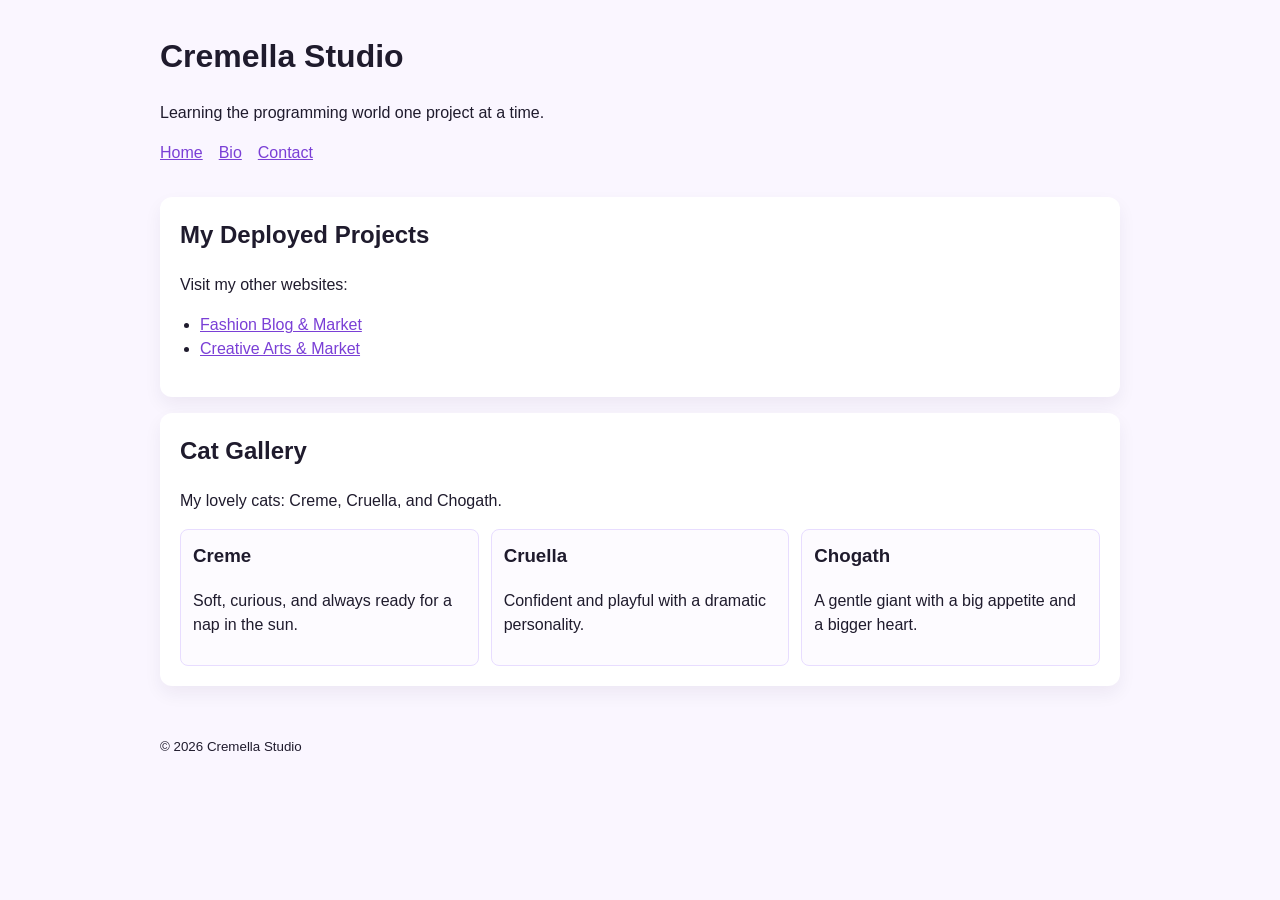
==== index.html @ ce6cc97c "feat: add static portfolio website pages Agent-Logs-Url: https://github.com/Lmangarin/cremella-studi" ====
<!doctype html>
<html lang="en">
  <head>
    <meta charset="UTF-8" />
    <meta name="viewport" content="width=device-width, initial-scale=1.0" />
    <title>Cremella Studio | Portfolio</title>
    <link rel="stylesheet" href="styles.css" />
  </head>
  <body>
    <header class="site-header">
      <h1>Cremella Studio</h1>
      <p class="tagline">Learning the programming world one project at a time.</p>
      <nav>
        <a href="index.html" aria-current="page">Home</a>
        <a href="bio.html">Bio</a>
        <a href="contact.html">Contact</a>
      </nav>
    </header>

    <main>
      <section>
        <h2>My Deployed Projects</h2>
        <p>Visit my other websites:</p>
        <ul class="project-links">
          <li>
            <a href="https://example.com/fashion-blog-market" target="_blank" rel="noreferrer noopener">
              Fashion Blog &amp; Market
            </a>
          </li>
          <li>
            <a href="https://example.com/creative-arts-market" target="_blank" rel="noreferrer noopener">
              Creative Arts &amp; Market
            </a>
          </li>
        </ul>
      </section>

      <section>
        <h2>Cat Gallery</h2>
        <p>My lovely cats: Creme, Cruella, and Chogath.</p>
        <div class="cat-gallery" role="list" aria-label="Gallery of cats">
          <article role="listitem" class="cat-card">
            <h3>Creme</h3>
            <p>Soft, curious, and always ready for a nap in the sun.</p>
          </article>
          <article role="listitem" class="cat-card">
            <h3>Cruella</h3>
            <p>Confident and playful with a dramatic personality.</p>
          </article>
          <article role="listitem" class="cat-card">
            <h3>Chogath</h3>
            <p>A gentle giant with a big appetite and a bigger heart.</p>
          </article>
        </div>
      </section>
    </main>

    <footer>
      <small>&copy; <span id="year"></span> Cremella Studio</small>
    </footer>

    <script>
      document.getElementById('year').textContent = new Date().getFullYear();
    </script>
  </body>
</html>
---- styles.css ----
:root {
  color-scheme: light;
  --bg: #faf6ff;
  --text: #1f1b2d;
  --accent: #7a3fd6;
  --surface: #ffffff;
}

* {
  box-sizing: border-box;
}

body {
  margin: 0;
  font-family: Arial, Helvetica, sans-serif;
  color: var(--text);
  background: var(--bg);
  line-height: 1.5;
}

.site-header,
main,
footer {
  width: min(960px, 92%);
  margin: 0 auto;
}

.site-header {
  padding: 2rem 0 1rem;
}

.tagline {
  margin-top: 0;
}

nav {
  display: flex;
  gap: 1rem;
  margin-top: 0.75rem;
}

a {
  color: var(--accent);
}

main {
  padding: 1rem 0 2rem;
}

section {
  background: var(--surface);
  border-radius: 0.75rem;
  padding: 1.25rem;
  margin-bottom: 1rem;
  box-shadow: 0 8px 18px rgba(30, 20, 60, 0.06);
}

.project-links {
  padding-left: 1.25rem;
}

.cat-gallery {
  display: grid;
  grid-template-columns: repeat(auto-fit, minmax(220px, 1fr));
  gap: 0.75rem;
}

.cat-card {
  border: 1px solid #e8ddff;
  border-radius: 0.5rem;
  padding: 0.75rem;
  background: #fdfbff;
}

h1,
h2,
h3 {
  margin-top: 0;
}

footer {
  padding-bottom: 2rem;
}
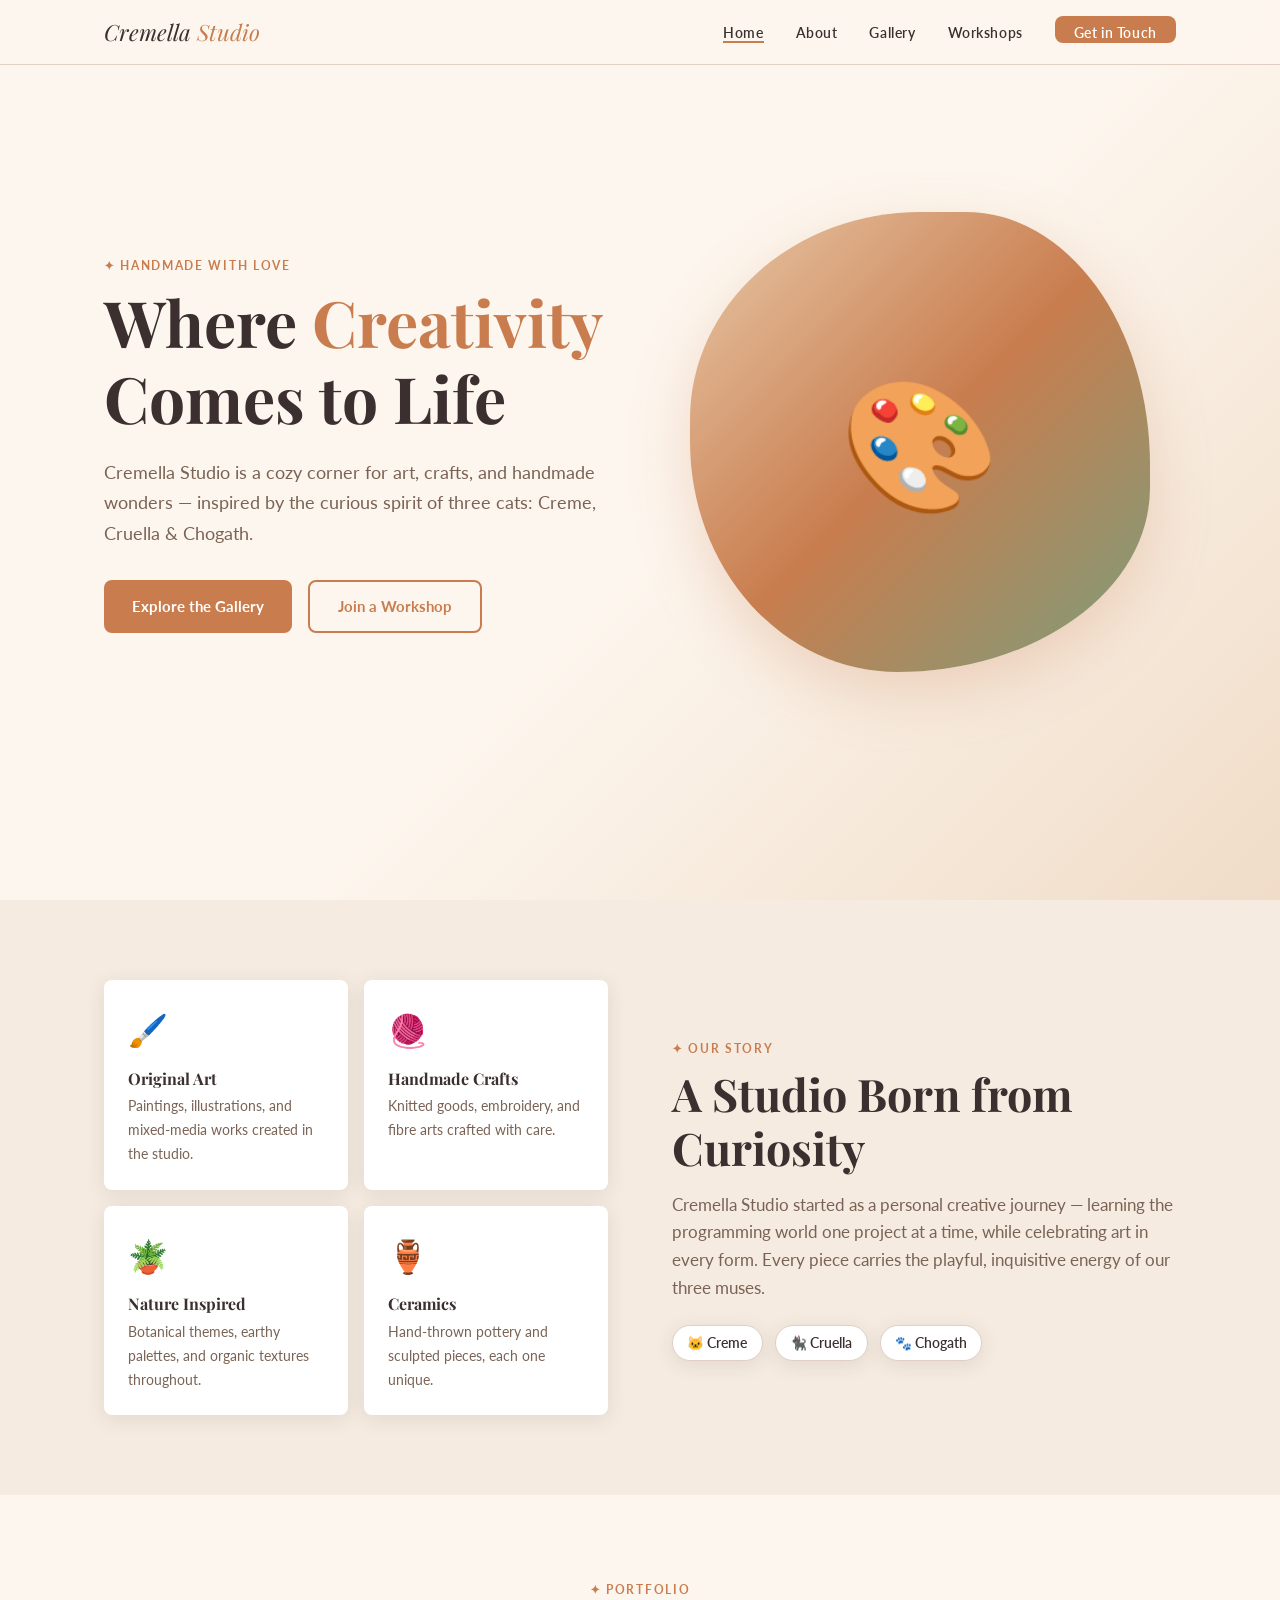
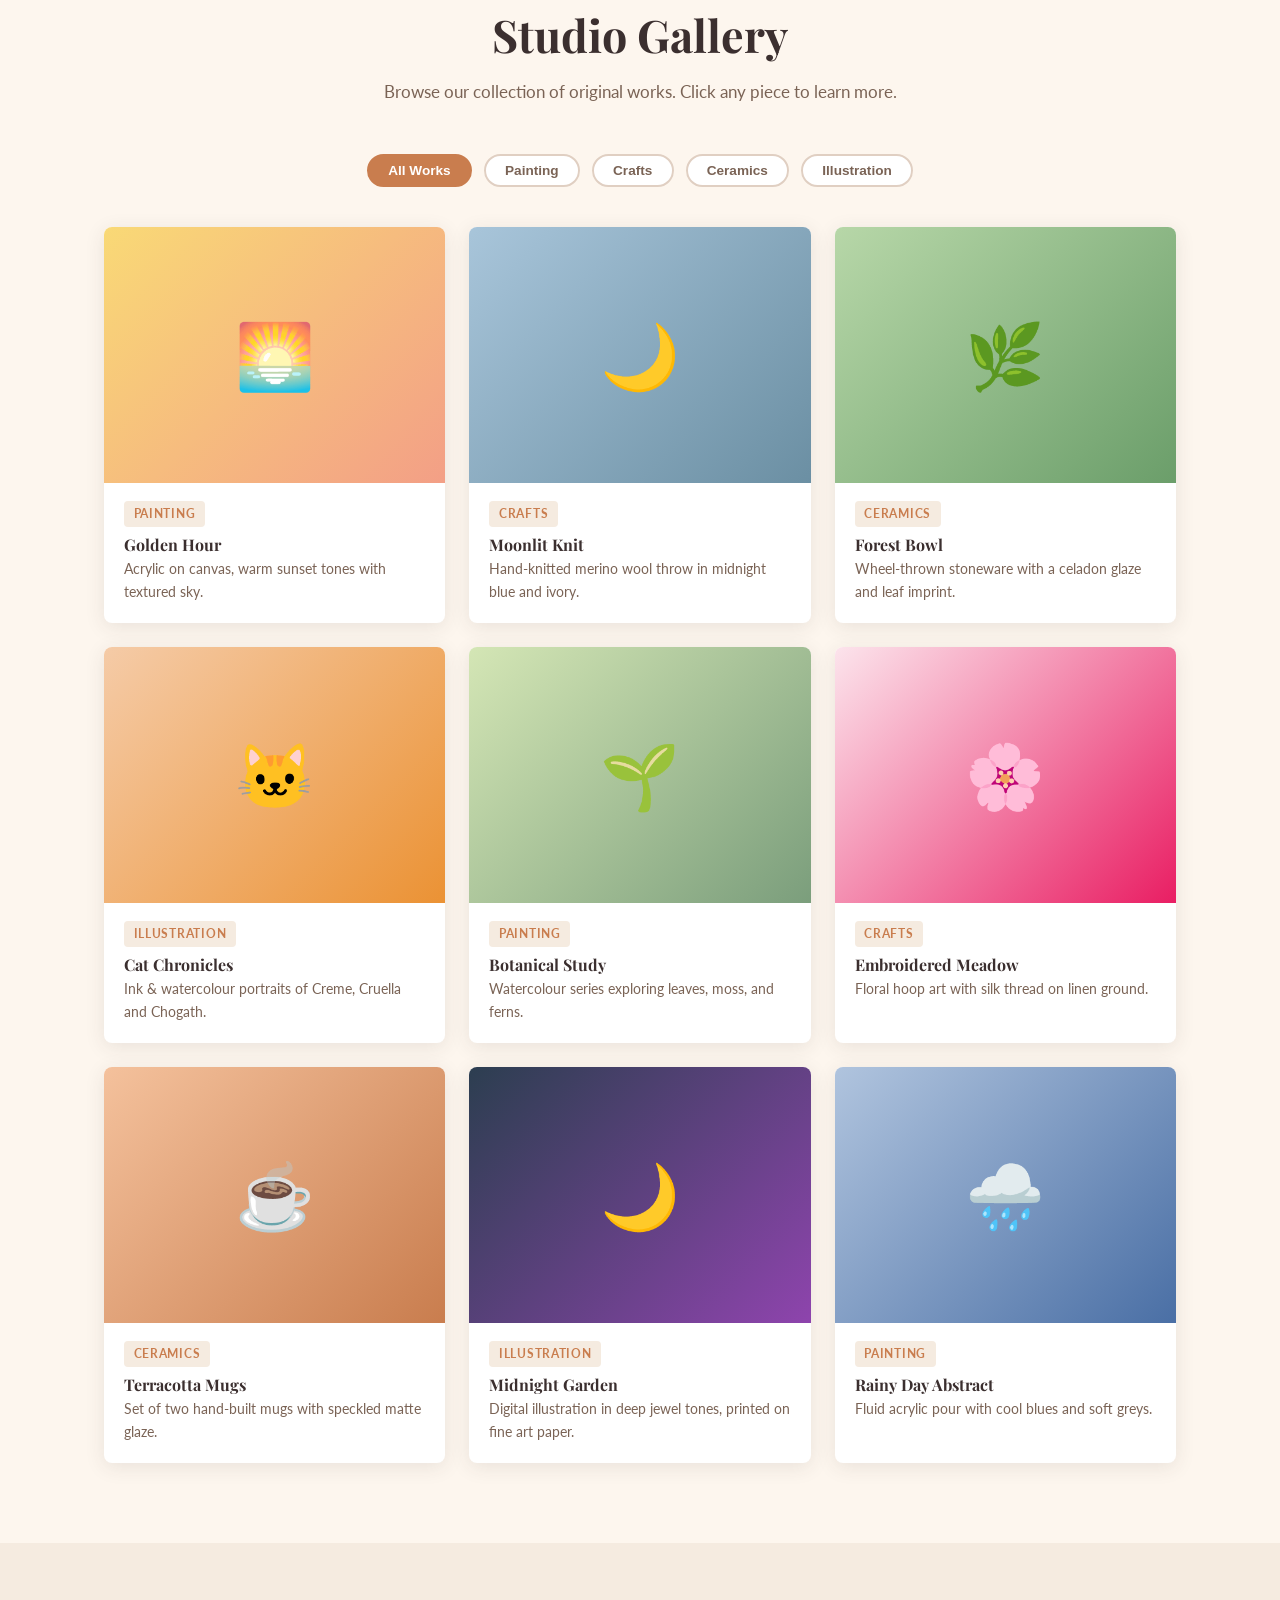
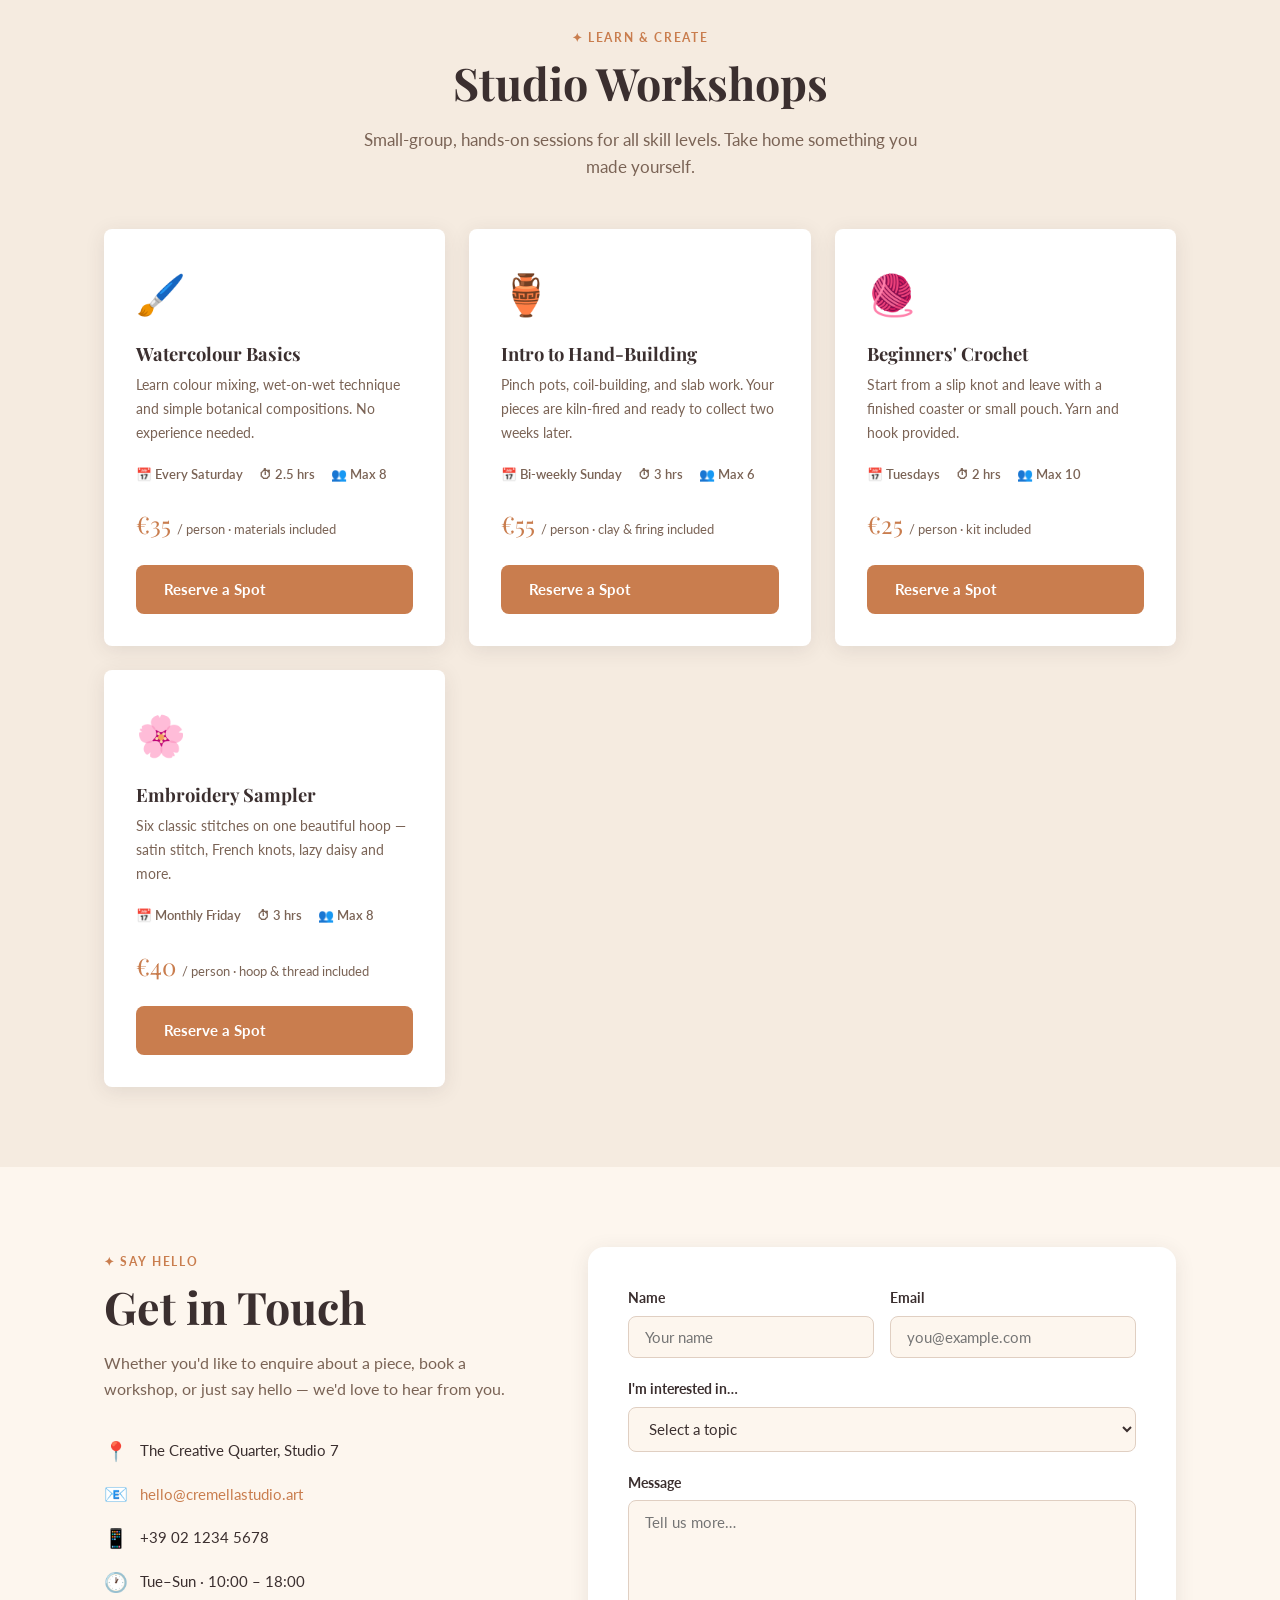
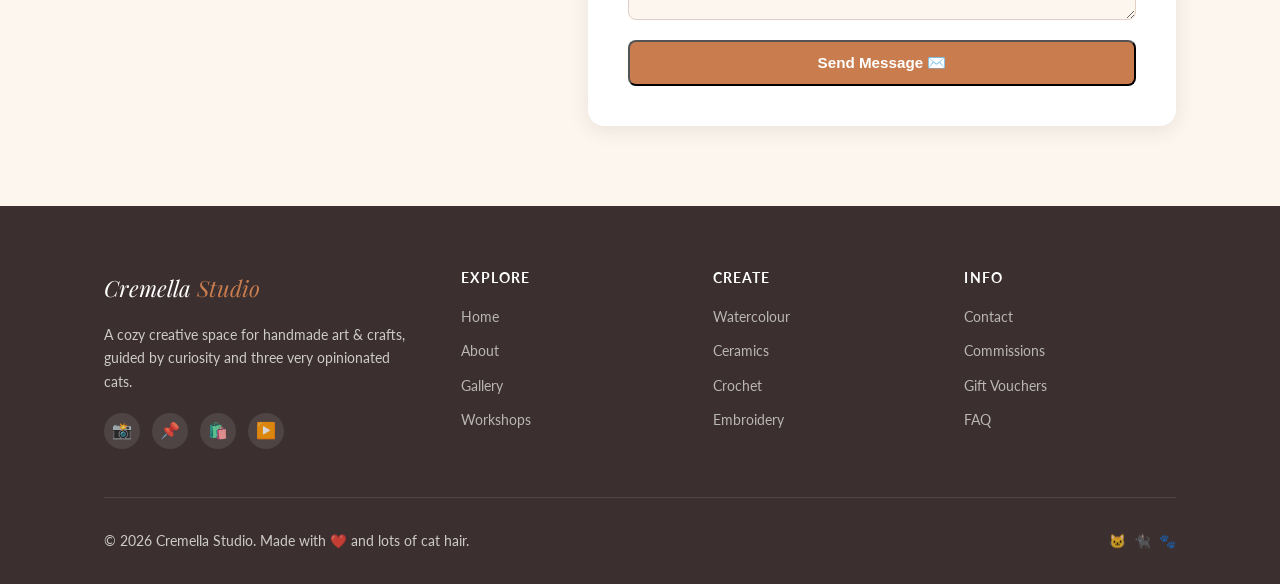
==== commit ee72f9e7: "feat: scaffold Cremella Studio art & crafts website Agent-Logs-Url: https://github.com/Lmangarin/cre" ====
--- a/index.html
+++ b/index.html
@@ -1,66 +1,418 @@
-<!doctype html>
+<!DOCTYPE html>
 <html lang="en">
-  <head>
-    <meta charset="UTF-8" />
-    <meta name="viewport" content="width=device-width, initial-scale=1.0" />
-    <title>Cremella Studio | Portfolio</title>
-    <link rel="stylesheet" href="styles.css" />
-  </head>
-  <body>
-    <header class="site-header">
-      <h1>Cremella Studio</h1>
-      <p class="tagline">Learning the programming world one project at a time.</p>
-      <nav>
-        <a href="index.html" aria-current="page">Home</a>
-        <a href="bio.html">Bio</a>
-        <a href="contact.html">Contact</a>
-      </nav>
-    </header>
-
-    <main>
-      <section>
-        <h2>My Deployed Projects</h2>
-        <p>Visit my other websites:</p>
-        <ul class="project-links">
-          <li>
-            <a href="https://example.com/fashion-blog-market" target="_blank" rel="noreferrer noopener">
-              Fashion Blog &amp; Market
-            </a>
-          </li>
-          <li>
-            <a href="https://example.com/creative-arts-market" target="_blank" rel="noreferrer noopener">
-              Creative Arts &amp; Market
-            </a>
-          </li>
+<head>
+  <meta charset="UTF-8" />
+  <meta name="viewport" content="width=device-width, initial-scale=1.0" />
+  <meta name="description" content="Cremella Studio — handcrafted art &amp; crafts inspired by creativity and cats. Explore original works, workshops, and unique handmade items." />
+  <title>Cremella Studio · Art &amp; Crafts</title>
+
+  <!-- Google Fonts -->
+  <link rel="preconnect" href="https://fonts.googleapis.com" />
+  <link rel="preconnect" href="https://fonts.gstatic.com" crossorigin />
+  <link href="https://fonts.googleapis.com/css2?family=Playfair+Display:ital,wght@0,400;0,700;1,400&family=Lato:wght@400;700&display=swap" rel="stylesheet" />
+
+  <link rel="stylesheet" href="styles.css" />
+</head>
+<body>
+
+  <!-- ===== Navigation ===== -->
+  <nav class="site-nav" aria-label="Main navigation">
+    <div class="container nav-inner">
+      <a href="#home" class="nav-logo">Cremella <span>Studio</span></a>
+
+      <ul class="nav-links" role="list">
+        <li><a href="#home">Home</a></li>
+        <li><a href="#about">About</a></li>
+        <li><a href="#gallery">Gallery</a></li>
+        <li><a href="#workshops">Workshops</a></li>
+        <li><a href="#contact" class="nav-cta">Get in Touch</a></li>
+      </ul>
+
+      <button class="nav-hamburger" aria-label="Toggle menu" aria-expanded="false">
+        <span></span><span></span><span></span>
+      </button>
+    </div>
+  </nav>
+
+  <!-- ===== Hero ===== -->
+  <section class="hero" id="home">
+    <div class="container hero-inner">
+      <div class="hero-content">
+        <span class="section-label">✦ Handmade with love</span>
+        <h1 class="hero-title">
+          Where <em>Creativity</em><br>Comes to Life
+        </h1>
+        <p class="hero-lead">
+          Cremella Studio is a cozy corner for art, crafts, and handmade wonders —
+          inspired by the curious spirit of three cats: Creme, Cruella &amp; Chogath.
+        </p>
+        <div class="hero-actions">
+          <a href="#gallery" class="btn btn-primary">Explore the Gallery</a>
+          <a href="#workshops" class="btn btn-outline">Join a Workshop</a>
+        </div>
+      </div>
+
+      <div class="hero-visual" aria-hidden="true">
+        <div class="hero-art">🎨</div>
+      </div>
+    </div>
+  </section>
+
+  <!-- ===== About ===== -->
+  <section class="about" id="about">
+    <div class="container about-inner">
+
+      <div class="about-cards" aria-label="Studio highlights">
+        <div class="about-card">
+          <div class="about-card-icon">🖌️</div>
+          <h3>Original Art</h3>
+          <p>Paintings, illustrations, and mixed-media works created in the studio.</p>
+        </div>
+        <div class="about-card">
+          <div class="about-card-icon">🧶</div>
+          <h3>Handmade Crafts</h3>
+          <p>Knitted goods, embroidery, and fibre arts crafted with care.</p>
+        </div>
+        <div class="about-card">
+          <div class="about-card-icon">🪴</div>
+          <h3>Nature Inspired</h3>
+          <p>Botanical themes, earthy palettes, and organic textures throughout.</p>
+        </div>
+        <div class="about-card">
+          <div class="about-card-icon">🏺</div>
+          <h3>Ceramics</h3>
+          <p>Hand-thrown pottery and sculpted pieces, each one unique.</p>
+        </div>
+      </div>
+
+      <div class="about-text">
+        <span class="section-label">✦ Our Story</span>
+        <h2 class="section-title">A Studio Born from Curiosity</h2>
+        <p class="section-subtitle">
+          Cremella Studio started as a personal creative journey — learning the
+          programming world one project at a time, while celebrating art in every form.
+          Every piece carries the playful, inquisitive energy of our three muses.
+        </p>
+
+        <div class="about-cats" aria-label="Our cat muses">
+          <div class="cat-badge">🐱 Creme</div>
+          <div class="cat-badge">🐈‍⬛ Cruella</div>
+          <div class="cat-badge">🐾 Chogath</div>
+        </div>
+      </div>
+
+    </div>
+  </section>
+
+  <!-- ===== Gallery ===== -->
+  <section class="gallery" id="gallery">
+    <div class="container">
+      <header class="gallery-header">
+        <span class="section-label">✦ Portfolio</span>
+        <h2 class="section-title">Studio Gallery</h2>
+        <p class="section-subtitle">
+          Browse our collection of original works. Click any piece to learn more.
+        </p>
+      </header>
+
+      <div class="gallery-filters" role="group" aria-label="Filter gallery">
+        <button class="filter-btn active" data-filter="all">All Works</button>
+        <button class="filter-btn" data-filter="painting">Painting</button>
+        <button class="filter-btn" data-filter="crafts">Crafts</button>
+        <button class="filter-btn" data-filter="ceramics">Ceramics</button>
+        <button class="filter-btn" data-filter="illustration">Illustration</button>
+      </div>
+
+      <div class="gallery-grid">
+
+        <article class="gallery-item" data-category="painting" tabindex="0" role="button" aria-label="View Golden Hour painting">
+          <div class="gallery-thumb" style="background: linear-gradient(135deg,#f9d976,#f39f86);">🌅</div>
+          <div class="gallery-info">
+            <span class="gallery-tag">Painting</span>
+            <h3>Golden Hour</h3>
+            <p>Acrylic on canvas, warm sunset tones with textured sky.</p>
+          </div>
+        </article>
+
+        <article class="gallery-item" data-category="crafts" tabindex="0" role="button" aria-label="View Moonlit Knit piece">
+          <div class="gallery-thumb" style="background: linear-gradient(135deg,#a8c5da,#6b8fa3);">🌙</div>
+          <div class="gallery-info">
+            <span class="gallery-tag">Crafts</span>
+            <h3>Moonlit Knit</h3>
+            <p>Hand-knitted merino wool throw in midnight blue and ivory.</p>
+          </div>
+        </article>
+
+        <article class="gallery-item" data-category="ceramics" tabindex="0" role="button" aria-label="View Forest Bowl ceramic">
+          <div class="gallery-thumb" style="background: linear-gradient(135deg,#b7d7a8,#6b9e6a);">🌿</div>
+          <div class="gallery-info">
+            <span class="gallery-tag">Ceramics</span>
+            <h3>Forest Bowl</h3>
+            <p>Wheel-thrown stoneware with a celadon glaze and leaf imprint.</p>
+          </div>
+        </article>
+
+        <article class="gallery-item" data-category="illustration" tabindex="0" role="button" aria-label="View Cat Chronicles illustration">
+          <div class="gallery-thumb" style="background: linear-gradient(135deg,#f5cba7,#eb9234);">🐱</div>
+          <div class="gallery-info">
+            <span class="gallery-tag">Illustration</span>
+            <h3>Cat Chronicles</h3>
+            <p>Ink &amp; watercolour portraits of Creme, Cruella and Chogath.</p>
+          </div>
+        </article>
+
+        <article class="gallery-item" data-category="painting" tabindex="0" role="button" aria-label="View Botanical Study painting">
+          <div class="gallery-thumb" style="background: linear-gradient(135deg,#d4e6b5,#7b9e7c);">🌱</div>
+          <div class="gallery-info">
+            <span class="gallery-tag">Painting</span>
+            <h3>Botanical Study</h3>
+            <p>Watercolour series exploring leaves, moss, and ferns.</p>
+          </div>
+        </article>
+
+        <article class="gallery-item" data-category="crafts" tabindex="0" role="button" aria-label="View Embroidered Meadow piece">
+          <div class="gallery-thumb" style="background: linear-gradient(135deg,#fce4ec,#e91e63);">🌸</div>
+          <div class="gallery-info">
+            <span class="gallery-tag">Crafts</span>
+            <h3>Embroidered Meadow</h3>
+            <p>Floral hoop art with silk thread on linen ground.</p>
+          </div>
+        </article>
+
+        <article class="gallery-item" data-category="ceramics" tabindex="0" role="button" aria-label="View Terracotta Mugs set">
+          <div class="gallery-thumb" style="background: linear-gradient(135deg,#f4c19c,#c97d4e);">☕</div>
+          <div class="gallery-info">
+            <span class="gallery-tag">Ceramics</span>
+            <h3>Terracotta Mugs</h3>
+            <p>Set of two hand-built mugs with speckled matte glaze.</p>
+          </div>
+        </article>
+
+        <article class="gallery-item" data-category="illustration" tabindex="0" role="button" aria-label="View Midnight Garden illustration">
+          <div class="gallery-thumb" style="background: linear-gradient(135deg,#2c3e50,#8e44ad);">🌙</div>
+          <div class="gallery-info">
+            <span class="gallery-tag">Illustration</span>
+            <h3>Midnight Garden</h3>
+            <p>Digital illustration in deep jewel tones, printed on fine art paper.</p>
+          </div>
+        </article>
+
+        <article class="gallery-item" data-category="painting" tabindex="0" role="button" aria-label="View Rainy Day Abstract painting">
+          <div class="gallery-thumb" style="background: linear-gradient(135deg,#b0c4de,#4a6fa5);">🌧️</div>
+          <div class="gallery-info">
+            <span class="gallery-tag">Painting</span>
+            <h3>Rainy Day Abstract</h3>
+            <p>Fluid acrylic pour with cool blues and soft greys.</p>
+          </div>
+        </article>
+
+      </div>
+    </div>
+  </section>
+
+  <!-- ===== Lightbox ===== -->
+  <div class="lightbox" id="lightbox" role="dialog" aria-modal="true" aria-labelledby="lb-title">
+    <div class="lightbox-content">
+      <button class="lightbox-close" id="lb-close" aria-label="Close">&times;</button>
+      <div class="lightbox-emoji" id="lb-emoji" aria-hidden="true"></div>
+      <span class="gallery-tag" id="lb-tag"></span>
+      <h2 class="lightbox-title" id="lb-title"></h2>
+      <p class="lightbox-desc" id="lb-desc"></p>
+      <a href="#contact" class="btn btn-primary" onclick="document.getElementById('lightbox').classList.remove('open'); document.body.style.overflow='';">Enquire about this piece</a>
+    </div>
+  </div>
+
+  <!-- ===== Workshops ===== -->
+  <section class="workshops" id="workshops">
+    <div class="container">
+      <header class="workshops-header">
+        <span class="section-label">✦ Learn &amp; Create</span>
+        <h2 class="section-title">Studio Workshops</h2>
+        <p class="section-subtitle">
+          Small-group, hands-on sessions for all skill levels. Take home something you made yourself.
+        </p>
+      </header>
+
+      <div class="workshops-grid">
+
+        <div class="workshop-card">
+          <div class="workshop-icon">🖌️</div>
+          <h3>Watercolour Basics</h3>
+          <p>Learn colour mixing, wet-on-wet technique and simple botanical compositions. No experience needed.</p>
+          <div class="workshop-meta">
+            <span>📅 Every Saturday</span>
+            <span>⏱ 2.5 hrs</span>
+            <span>👥 Max 8</span>
+          </div>
+          <div class="workshop-price">€35 <small>/ person · materials included</small></div>
+          <a href="#contact" class="btn btn-primary">Reserve a Spot</a>
+        </div>
+
+        <div class="workshop-card">
+          <div class="workshop-icon">🏺</div>
+          <h3>Intro to Hand-Building</h3>
+          <p>Pinch pots, coil-building, and slab work. Your pieces are kiln-fired and ready to collect two weeks later.</p>
+          <div class="workshop-meta">
+            <span>📅 Bi-weekly Sunday</span>
+            <span>⏱ 3 hrs</span>
+            <span>👥 Max 6</span>
+          </div>
+          <div class="workshop-price">€55 <small>/ person · clay &amp; firing included</small></div>
+          <a href="#contact" class="btn btn-primary">Reserve a Spot</a>
+        </div>
+
+        <div class="workshop-card">
+          <div class="workshop-icon">🧶</div>
+          <h3>Beginners' Crochet</h3>
+          <p>Start from a slip knot and leave with a finished coaster or small pouch. Yarn and hook provided.</p>
+          <div class="workshop-meta">
+            <span>📅 Tuesdays</span>
+            <span>⏱ 2 hrs</span>
+            <span>👥 Max 10</span>
+          </div>
+          <div class="workshop-price">€25 <small>/ person · kit included</small></div>
+          <a href="#contact" class="btn btn-primary">Reserve a Spot</a>
+        </div>
+
+        <div class="workshop-card">
+          <div class="workshop-icon">🌸</div>
+          <h3>Embroidery Sampler</h3>
+          <p>Six classic stitches on one beautiful hoop — satin stitch, French knots, lazy daisy and more.</p>
+          <div class="workshop-meta">
+            <span>📅 Monthly Friday</span>
+            <span>⏱ 3 hrs</span>
+            <span>👥 Max 8</span>
+          </div>
+          <div class="workshop-price">€40 <small>/ person · hoop &amp; thread included</small></div>
+          <a href="#contact" class="btn btn-primary">Reserve a Spot</a>
+        </div>
+
+      </div>
+    </div>
+  </section>
+
+  <!-- ===== Contact ===== -->
+  <section class="contact" id="contact">
+    <div class="container contact-inner">
+
+      <div class="contact-info">
+        <span class="section-label">✦ Say Hello</span>
+        <h2 class="section-title">Get in Touch</h2>
+        <p>
+          Whether you'd like to enquire about a piece, book a workshop, or just say hello —
+          we'd love to hear from you.
+        </p>
+        <ul class="contact-details">
+          <li><span>📍</span> <span>The Creative Quarter, Studio 7</span></li>
+          <li><span>📧</span> <a href="mailto:hello@cremellastudio.art">hello@cremellastudio.art</a></li>
+          <li><span>📱</span> <span>+39 02 1234 5678</span></li>
+          <li><span>🕐</span> <span>Tue–Sun · 10:00 – 18:00</span></li>
         </ul>
-      </section>
-
-      <section>
-        <h2>Cat Gallery</h2>
-        <p>My lovely cats: Creme, Cruella, and Chogath.</p>
-        <div class="cat-gallery" role="list" aria-label="Gallery of cats">
-          <article role="listitem" class="cat-card">
-            <h3>Creme</h3>
-            <p>Soft, curious, and always ready for a nap in the sun.</p>
-          </article>
-          <article role="listitem" class="cat-card">
-            <h3>Cruella</h3>
-            <p>Confident and playful with a dramatic personality.</p>
-          </article>
-          <article role="listitem" class="cat-card">
-            <h3>Chogath</h3>
-            <p>A gentle giant with a big appetite and a bigger heart.</p>
-          </article>
-        </div>
-      </section>
-    </main>
-
-    <footer>
-      <small>&copy; <span id="year"></span> Cremella Studio</small>
-    </footer>
-
-    <script>
-      document.getElementById('year').textContent = new Date().getFullYear();
-    </script>
-  </body>
+      </div>
+
+      <div class="contact-form">
+        <form id="contact-form" novalidate>
+          <div class="form-row">
+            <div class="form-group">
+              <label for="name">Name</label>
+              <input type="text" id="name" name="name" placeholder="Your name" required />
+            </div>
+            <div class="form-group">
+              <label for="email">Email</label>
+              <input type="email" id="email" name="email" placeholder="you@example.com" required />
+            </div>
+          </div>
+
+          <div class="form-group">
+            <label for="subject">I'm interested in…</label>
+            <select id="subject" name="subject">
+              <option value="">Select a topic</option>
+              <option value="artwork">Purchasing artwork</option>
+              <option value="workshop">Booking a workshop</option>
+              <option value="commission">Commission a piece</option>
+              <option value="other">Something else</option>
+            </select>
+          </div>
+
+          <div class="form-group">
+            <label for="message">Message</label>
+            <textarea id="message" name="message" placeholder="Tell us more…" required></textarea>
+          </div>
+
+          <button type="submit" class="btn btn-primary" style="width:100%;justify-content:center;">
+            Send Message ✉️
+          </button>
+        </form>
+
+        <div class="form-success" id="form-success" role="status">
+          <div class="success-icon">🎉</div>
+          <h3>Message Sent!</h3>
+          <p>Thank you for reaching out. We'll get back to you within 24 hours.</p>
+        </div>
+      </div>
+
+    </div>
+  </section>
+
+  <!-- ===== Footer ===== -->
+  <footer class="site-footer">
+    <div class="container">
+      <div class="footer-grid">
+
+        <div class="footer-brand">
+          <a href="#home" class="nav-logo">Cremella <span>Studio</span></a>
+          <p>A cozy creative space for handmade art &amp; crafts, guided by curiosity and three very opinionated cats.</p>
+          <div class="footer-social" aria-label="Social media links">
+            <a href="#" aria-label="Instagram">📸</a>
+            <a href="#" aria-label="Pinterest">📌</a>
+            <a href="#" aria-label="Etsy">🛍️</a>
+            <a href="#" aria-label="YouTube">▶️</a>
+          </div>
+        </div>
+
+        <div class="footer-col">
+          <h4>Explore</h4>
+          <ul>
+            <li><a href="#home">Home</a></li>
+            <li><a href="#about">About</a></li>
+            <li><a href="#gallery">Gallery</a></li>
+            <li><a href="#workshops">Workshops</a></li>
+          </ul>
+        </div>
+
+        <div class="footer-col">
+          <h4>Create</h4>
+          <ul>
+            <li><a href="#workshops">Watercolour</a></li>
+            <li><a href="#workshops">Ceramics</a></li>
+            <li><a href="#workshops">Crochet</a></li>
+            <li><a href="#workshops">Embroidery</a></li>
+          </ul>
+        </div>
+
+        <div class="footer-col">
+          <h4>Info</h4>
+          <ul>
+            <li><a href="#contact">Contact</a></li>
+            <li><a href="#contact">Commissions</a></li>
+            <li><a href="#contact">Gift Vouchers</a></li>
+            <li><a href="#contact">FAQ</a></li>
+          </ul>
+        </div>
+
+      </div>
+
+      <div class="footer-bottom">
+        <p>&copy; 2026 Cremella Studio. Made with ❤️ and lots of cat hair.</p>
+        <div class="footer-cats" aria-label="Our cats">
+          <span title="Creme">🐱</span>
+          <span title="Cruella">🐈‍⬛</span>
+          <span title="Chogath">🐾</span>
+        </div>
+      </div>
+    </div>
+  </footer>
+
+  <script src="script.js"></script>
+</body>
 </html>
--- a/styles.css
+++ b/styles.css
@@ -1,83 +1,676 @@
+/* ===========================
+   Cremella Studio — Styles
+   =========================== */
+
+/* --- Reset & Base --- */
+*, *::before, *::after {
+  box-sizing: border-box;
+  margin: 0;
+  padding: 0;
+}
+
 :root {
-  color-scheme: light;
-  --bg: #faf6ff;
-  --text: #1f1b2d;
-  --accent: #7a3fd6;
-  --surface: #ffffff;
-}
-
-* {
-  box-sizing: border-box;
-}
+  --color-bg:        #fdf6ee;
+  --color-bg-alt:    #f5ebe0;
+  --color-surface:   #ffffff;
+  --color-primary:   #c97d4e;
+  --color-primary-dk:#a05e33;
+  --color-accent:    #7b9e7c;
+  --color-text:      #3b2f2f;
+  --color-text-muted:#7a6355;
+  --color-border:    #e0cfc2;
+
+  --font-heading: 'Playfair Display', Georgia, serif;
+  --font-body:    'Lato', Arial, sans-serif;
+
+  --radius: 8px;
+  --shadow: 0 4px 20px rgba(59,47,47,.10);
+  --transition: 0.25s ease;
+}
+
+html { scroll-behavior: smooth; }
 
 body {
-  margin: 0;
-  font-family: Arial, Helvetica, sans-serif;
-  color: var(--text);
-  background: var(--bg);
-  line-height: 1.5;
-}
-
-.site-header,
-main,
-footer {
-  width: min(960px, 92%);
+  background: var(--color-bg);
+  color: var(--color-text);
+  font-family: var(--font-body);
+  font-size: 16px;
+  line-height: 1.65;
+}
+
+img { max-width: 100%; display: block; }
+
+a {
+  color: var(--color-primary);
+  text-decoration: none;
+  transition: color var(--transition);
+}
+a:hover { color: var(--color-primary-dk); }
+
+/* --- Typography --- */
+h1, h2, h3, h4 {
+  font-family: var(--font-heading);
+  color: var(--color-text);
+  line-height: 1.2;
+}
+
+.section-label {
+  display: inline-block;
+  font-size: .75rem;
+  font-weight: 700;
+  letter-spacing: .14em;
+  text-transform: uppercase;
+  color: var(--color-primary);
+  margin-bottom: .5rem;
+}
+
+.section-title {
+  font-size: clamp(1.8rem, 4vw, 2.8rem);
+  margin-bottom: 1rem;
+}
+
+.section-subtitle {
+  font-size: 1.05rem;
+  color: var(--color-text-muted);
+  max-width: 560px;
+}
+
+/* --- Layout --- */
+.container {
+  width: 100%;
+  max-width: 1120px;
   margin: 0 auto;
-}
-
-.site-header {
-  padding: 2rem 0 1rem;
-}
-
-.tagline {
-  margin-top: 0;
-}
-
-nav {
+  padding: 0 1.5rem;
+}
+
+section { padding: 5rem 0; }
+
+/* ===========================
+   Navigation
+   =========================== */
+.site-nav {
+  position: fixed;
+  inset: 0 0 auto 0;
+  z-index: 100;
+  background: rgba(253,246,238,.92);
+  backdrop-filter: blur(8px);
+  border-bottom: 1px solid var(--color-border);
+  transition: box-shadow var(--transition);
+}
+
+.site-nav.scrolled { box-shadow: 0 2px 16px rgba(59,47,47,.10); }
+
+.nav-inner {
+  display: flex;
+  align-items: center;
+  justify-content: space-between;
+  height: 64px;
+}
+
+.nav-logo {
+  font-family: var(--font-heading);
+  font-size: 1.4rem;
+  color: var(--color-text);
+  font-style: italic;
+}
+.nav-logo span { color: var(--color-primary); }
+
+.nav-links {
+  display: flex;
+  gap: 2rem;
+  list-style: none;
+}
+
+.nav-links a {
+  font-size: .9rem;
+  font-weight: 600;
+  letter-spacing: .04em;
+  color: var(--color-text);
+  position: relative;
+  padding-bottom: 2px;
+}
+
+.nav-links a::after {
+  content: '';
+  position: absolute;
+  inset: auto 0 0 0;
+  height: 2px;
+  background: var(--color-primary);
+  transform: scaleX(0);
+  transform-origin: left;
+  transition: transform var(--transition);
+}
+.nav-links a:hover::after,
+.nav-links a.active::after { transform: scaleX(1); }
+
+.nav-cta {
+  background: var(--color-primary);
+  color: #fff !important;
+  padding: .5rem 1.2rem;
+  border-radius: var(--radius);
+  transition: background var(--transition) !important;
+}
+.nav-cta:hover { background: var(--color-primary-dk) !important; }
+.nav-cta::after { display: none !important; }
+
+.nav-hamburger {
+  display: none;
+  flex-direction: column;
+  justify-content: space-between;
+  width: 24px;
+  height: 18px;
+  background: none;
+  border: none;
+  cursor: pointer;
+  padding: 0;
+}
+.nav-hamburger span {
+  display: block;
+  height: 2px;
+  background: var(--color-text);
+  border-radius: 2px;
+  transition: transform var(--transition), opacity var(--transition);
+}
+
+/* ===========================
+   Hero
+   =========================== */
+.hero {
+  min-height: 100vh;
+  display: flex;
+  align-items: center;
+  background: linear-gradient(135deg, #fdf6ee 55%, #f0dcc7 100%);
+  padding-top: 64px;
+}
+
+.hero-inner {
+  display: grid;
+  grid-template-columns: 1fr 1fr;
+  gap: 3rem;
+  align-items: center;
+}
+
+.hero-content { max-width: 520px; }
+
+.hero-title {
+  font-size: clamp(2.4rem, 6vw, 4rem);
+  margin-bottom: 1.25rem;
+}
+.hero-title em {
+  font-style: normal;
+  color: var(--color-primary);
+}
+
+.hero-lead {
+  font-size: 1.15rem;
+  color: var(--color-text-muted);
+  margin-bottom: 2rem;
+}
+
+.btn {
+  display: inline-flex;
+  align-items: center;
+  gap: .5rem;
+  padding: .75rem 1.75rem;
+  border-radius: var(--radius);
+  font-weight: 700;
+  font-size: .95rem;
+  transition: background var(--transition), color var(--transition), transform var(--transition), box-shadow var(--transition);
+  cursor: pointer;
+}
+.btn:active { transform: translateY(1px); }
+
+.btn-primary {
+  background: var(--color-primary);
+  color: #fff;
+}
+.btn-primary:hover {
+  background: var(--color-primary-dk);
+  color: #fff;
+  box-shadow: 0 6px 20px rgba(201,125,78,.3);
+}
+
+.btn-outline {
+  background: transparent;
+  color: var(--color-primary);
+  border: 2px solid var(--color-primary);
+}
+.btn-outline:hover {
+  background: var(--color-primary);
+  color: #fff;
+}
+
+.hero-actions {
   display: flex;
   gap: 1rem;
-  margin-top: 0.75rem;
-}
-
-a {
-  color: var(--accent);
-}
-
-main {
-  padding: 1rem 0 2rem;
-}
-
-section {
-  background: var(--surface);
-  border-radius: 0.75rem;
-  padding: 1.25rem;
+  flex-wrap: wrap;
+}
+
+/* Hero illustration placeholder */
+.hero-visual {
+  position: relative;
+  display: flex;
+  align-items: center;
+  justify-content: center;
+}
+
+.hero-art {
+  width: 100%;
+  max-width: 460px;
+  aspect-ratio: 1;
+  border-radius: 50% 40% 55% 45% / 45% 55% 40% 50%;
+  background: linear-gradient(135deg, #e8c9a9 0%, #c97d4e 50%, #7b9e7c 100%);
+  display: flex;
+  align-items: center;
+  justify-content: center;
+  font-size: 8rem;
+  animation: float 6s ease-in-out infinite;
+  box-shadow: 0 20px 60px rgba(201,125,78,.25);
+}
+
+@keyframes float {
+  0%, 100% { transform: translateY(0); }
+  50%       { transform: translateY(-18px); }
+}
+
+/* ===========================
+   About
+   =========================== */
+.about { background: var(--color-bg-alt); }
+
+.about-inner {
+  display: grid;
+  grid-template-columns: 1fr 1fr;
+  gap: 4rem;
+  align-items: center;
+}
+
+.about-cards {
+  display: grid;
+  grid-template-columns: 1fr 1fr;
+  gap: 1rem;
+}
+
+.about-card {
+  background: var(--color-surface);
+  border-radius: var(--radius);
+  padding: 1.5rem;
+  box-shadow: var(--shadow);
+  transition: transform var(--transition);
+}
+.about-card:hover { transform: translateY(-4px); }
+
+.about-card-icon { font-size: 2rem; margin-bottom: .75rem; }
+.about-card h3 { font-size: 1rem; margin-bottom: .4rem; }
+.about-card p { font-size: .9rem; color: var(--color-text-muted); }
+
+.about-text .section-subtitle { margin-bottom: 1.5rem; }
+
+.about-cats {
+  display: flex;
+  gap: .75rem;
+  flex-wrap: wrap;
+  margin-top: 1.5rem;
+}
+
+.cat-badge {
+  display: inline-flex;
+  align-items: center;
+  gap: .4rem;
+  background: var(--color-surface);
+  border: 1px solid var(--color-border);
+  border-radius: 50px;
+  padding: .35rem .9rem;
+  font-size: .85rem;
+  font-weight: 600;
+  box-shadow: var(--shadow);
+}
+
+/* ===========================
+   Gallery
+   =========================== */
+.gallery { background: var(--color-bg); }
+
+.gallery-header {
+  text-align: center;
+  margin-bottom: 3rem;
+}
+.gallery-header .section-subtitle { margin: 0 auto; }
+
+.gallery-filters {
+  display: flex;
+  justify-content: center;
+  gap: .75rem;
+  flex-wrap: wrap;
+  margin-bottom: 2.5rem;
+}
+
+.filter-btn {
+  padding: .45rem 1.2rem;
+  border-radius: 50px;
+  border: 2px solid var(--color-border);
+  background: var(--color-surface);
+  font-size: .85rem;
+  font-weight: 600;
+  color: var(--color-text-muted);
+  cursor: pointer;
+  transition: all var(--transition);
+}
+.filter-btn:hover,
+.filter-btn.active {
+  border-color: var(--color-primary);
+  background: var(--color-primary);
+  color: #fff;
+}
+
+.gallery-grid {
+  display: grid;
+  grid-template-columns: repeat(auto-fill, minmax(280px, 1fr));
+  gap: 1.5rem;
+}
+
+.gallery-item {
+  background: var(--color-surface);
+  border-radius: var(--radius);
+  overflow: hidden;
+  box-shadow: var(--shadow);
+  cursor: pointer;
+  transition: transform var(--transition), box-shadow var(--transition);
+}
+.gallery-item:hover {
+  transform: translateY(-6px);
+  box-shadow: 0 12px 36px rgba(59,47,47,.15);
+}
+.gallery-item[data-hidden] { display: none; }
+
+.gallery-thumb {
+  aspect-ratio: 4/3;
+  display: flex;
+  align-items: center;
+  justify-content: center;
+  font-size: 4rem;
+  transition: transform var(--transition);
+}
+.gallery-item:hover .gallery-thumb { transform: scale(1.06); }
+
+.gallery-info { padding: 1rem 1.25rem 1.25rem; }
+.gallery-info h3 { font-size: 1rem; margin-bottom: .25rem; }
+.gallery-info p { font-size: .85rem; color: var(--color-text-muted); }
+
+.gallery-tag {
+  display: inline-block;
+  font-size: .75rem;
+  font-weight: 700;
+  letter-spacing: .06em;
+  text-transform: uppercase;
+  padding: .2rem .6rem;
+  border-radius: 4px;
+  background: var(--color-bg-alt);
+  color: var(--color-primary);
+  margin-bottom: .5rem;
+}
+
+/* Lightbox */
+.lightbox {
+  display: none;
+  position: fixed;
+  inset: 0;
+  z-index: 200;
+  background: rgba(30,20,15,.85);
+  backdrop-filter: blur(6px);
+  align-items: center;
+  justify-content: center;
+  padding: 2rem;
+}
+.lightbox.open { display: flex; }
+
+.lightbox-content {
+  background: var(--color-surface);
+  border-radius: calc(var(--radius)*2);
+  max-width: 540px;
+  width: 100%;
+  padding: 2.5rem;
+  text-align: center;
+  position: relative;
+  animation: popIn .3s ease;
+}
+
+@keyframes popIn {
+  from { transform: scale(.85); opacity: 0; }
+  to   { transform: scale(1);   opacity: 1; }
+}
+
+.lightbox-emoji { font-size: 6rem; margin-bottom: 1rem; }
+.lightbox-title { font-size: 1.5rem; margin-bottom: .5rem; }
+.lightbox-desc { color: var(--color-text-muted); margin-bottom: 1.5rem; }
+
+.lightbox-close {
+  position: absolute;
+  top: 1rem; right: 1.25rem;
+  font-size: 1.5rem;
+  background: none;
+  border: none;
+  cursor: pointer;
+  color: var(--color-text-muted);
+  transition: color var(--transition);
+  line-height: 1;
+}
+.lightbox-close:hover { color: var(--color-text); }
+
+/* ===========================
+   Workshop / Services
+   =========================== */
+.workshops { background: var(--color-bg-alt); }
+
+.workshops-header {
+  text-align: center;
+  margin-bottom: 3rem;
+}
+.workshops-header .section-subtitle { margin: 0 auto; }
+
+.workshops-grid {
+  display: grid;
+  grid-template-columns: repeat(auto-fill, minmax(280px, 1fr));
+  gap: 1.5rem;
+}
+
+.workshop-card {
+  background: var(--color-surface);
+  border-radius: var(--radius);
+  padding: 2rem;
+  box-shadow: var(--shadow);
+  display: flex;
+  flex-direction: column;
+  transition: transform var(--transition), box-shadow var(--transition);
+}
+.workshop-card:hover {
+  transform: translateY(-4px);
+  box-shadow: 0 12px 36px rgba(59,47,47,.12);
+}
+
+.workshop-icon { font-size: 2.5rem; margin-bottom: 1rem; }
+.workshop-card h3 { font-size: 1.15rem; margin-bottom: .5rem; }
+.workshop-card p { font-size: .9rem; color: var(--color-text-muted); flex: 1; margin-bottom: 1.25rem; }
+
+.workshop-meta {
+  display: flex;
+  gap: 1rem;
+  font-size: .8rem;
+  font-weight: 600;
+  color: var(--color-text-muted);
+  margin-bottom: 1.25rem;
+}
+.workshop-meta span { display: flex; align-items: center; gap: .3rem; }
+
+.workshop-price {
+  font-family: var(--font-heading);
+  font-size: 1.5rem;
+  color: var(--color-primary);
+  margin-bottom: 1.25rem;
+}
+.workshop-price small { font-size: .8rem; font-family: var(--font-body); color: var(--color-text-muted); }
+
+/* ===========================
+   Contact
+   =========================== */
+.contact { background: var(--color-bg); }
+
+.contact-inner {
+  display: grid;
+  grid-template-columns: 1fr 1.4fr;
+  gap: 4rem;
+  align-items: start;
+}
+
+.contact-info h2 { margin-bottom: 1rem; }
+.contact-info p { color: var(--color-text-muted); margin-bottom: 2rem; }
+
+.contact-details { list-style: none; display: flex; flex-direction: column; gap: .75rem; }
+.contact-details li { display: flex; align-items: center; gap: .75rem; font-size: .95rem; }
+.contact-details li span:first-child { font-size: 1.2rem; }
+
+.contact-form {
+  background: var(--color-surface);
+  border-radius: calc(var(--radius)*2);
+  padding: 2.5rem;
+  box-shadow: var(--shadow);
+}
+
+.form-row { display: grid; grid-template-columns: 1fr 1fr; gap: 1rem; }
+
+.form-group { display: flex; flex-direction: column; gap: .4rem; margin-bottom: 1.25rem; }
+
+.form-group label {
+  font-size: .85rem;
+  font-weight: 700;
+  color: var(--color-text);
+}
+
+.form-group input,
+.form-group select,
+.form-group textarea {
+  padding: .7rem 1rem;
+  border: 1.5px solid var(--color-border);
+  border-radius: var(--radius);
+  background: var(--color-bg);
+  color: var(--color-text);
+  font-family: var(--font-body);
+  font-size: .95rem;
+  transition: border-color var(--transition), box-shadow var(--transition);
+  outline: none;
+}
+
+.form-group input:focus,
+.form-group select:focus,
+.form-group textarea:focus {
+  border-color: var(--color-primary);
+  box-shadow: 0 0 0 3px rgba(201,125,78,.15);
+}
+
+.form-group textarea { resize: vertical; min-height: 120px; }
+
+.form-success {
+  display: none;
+  text-align: center;
+  padding: 2rem;
+  color: var(--color-accent);
+}
+.form-success .success-icon { font-size: 3rem; margin-bottom: .75rem; }
+.form-success h3 { margin-bottom: .5rem; }
+.form-success p { font-size: .9rem; color: var(--color-text-muted); }
+
+/* ===========================
+   Footer
+   =========================== */
+.site-footer {
+  background: var(--color-text);
+  color: rgba(255,255,255,.75);
+  padding: 4rem 0 2rem;
+}
+
+.footer-grid {
+  display: grid;
+  grid-template-columns: 1.5fr 1fr 1fr 1fr;
+  gap: 2.5rem;
+  padding-bottom: 3rem;
+  border-bottom: 1px solid rgba(255,255,255,.1);
+  margin-bottom: 2rem;
+}
+
+.footer-brand .nav-logo { color: #fff; margin-bottom: 1rem; display: block; }
+.footer-brand p { font-size: .9rem; line-height: 1.6; margin-bottom: 1.25rem; }
+
+.footer-social { display: flex; gap: .75rem; }
+.footer-social a {
+  width: 36px; height: 36px;
+  display: flex; align-items: center; justify-content: center;
+  background: rgba(255,255,255,.1);
+  border-radius: 50%;
+  color: rgba(255,255,255,.8);
+  font-size: 1rem;
+  transition: background var(--transition), color var(--transition);
+}
+.footer-social a:hover { background: var(--color-primary); color: #fff; }
+
+.footer-col h4 {
+  color: #fff;
+  font-size: .85rem;
+  font-family: var(--font-body);
+  font-weight: 700;
+  letter-spacing: .08em;
+  text-transform: uppercase;
   margin-bottom: 1rem;
-  box-shadow: 0 8px 18px rgba(30, 20, 60, 0.06);
-}
-
-.project-links {
-  padding-left: 1.25rem;
-}
-
-.cat-gallery {
-  display: grid;
-  grid-template-columns: repeat(auto-fit, minmax(220px, 1fr));
-  gap: 0.75rem;
-}
-
-.cat-card {
-  border: 1px solid #e8ddff;
-  border-radius: 0.5rem;
-  padding: 0.75rem;
-  background: #fdfbff;
-}
-
-h1,
-h2,
-h3 {
-  margin-top: 0;
-}
-
-footer {
-  padding-bottom: 2rem;
-}
+}
+
+.footer-col ul { list-style: none; display: flex; flex-direction: column; gap: .5rem; }
+.footer-col ul a { color: rgba(255,255,255,.65); font-size: .9rem; transition: color var(--transition); }
+.footer-col ul a:hover { color: var(--color-primary); }
+
+.footer-bottom {
+  display: flex;
+  align-items: center;
+  justify-content: space-between;
+  flex-wrap: wrap;
+  gap: .5rem;
+  font-size: .85rem;
+}
+
+.footer-cats { display: flex; gap: .5rem; align-items: center; }
+
+/* ===========================
+   Responsive
+   =========================== */
+@media (max-width: 900px) {
+  .hero-inner,
+  .about-inner,
+  .contact-inner {
+    grid-template-columns: 1fr;
+  }
+
+  .hero-visual { display: none; }
+
+  .footer-grid { grid-template-columns: 1fr 1fr; }
+}
+
+@media (max-width: 640px) {
+  .nav-links { display: none; flex-direction: column; gap: 1.25rem; }
+  .nav-links.open {
+    display: flex;
+    position: absolute;
+    top: 64px;
+    inset: 64px 0 auto 0;
+    background: var(--color-bg);
+    padding: 1.5rem;
+    border-bottom: 1px solid var(--color-border);
+    box-shadow: 0 8px 24px rgba(59,47,47,.1);
+  }
+  .nav-hamburger { display: flex; }
+
+  .about-cards { grid-template-columns: 1fr; }
+
+  .form-row { grid-template-columns: 1fr; }
+
+  .footer-grid { grid-template-columns: 1fr; }
+
+  .footer-bottom { flex-direction: column; text-align: center; }
+}
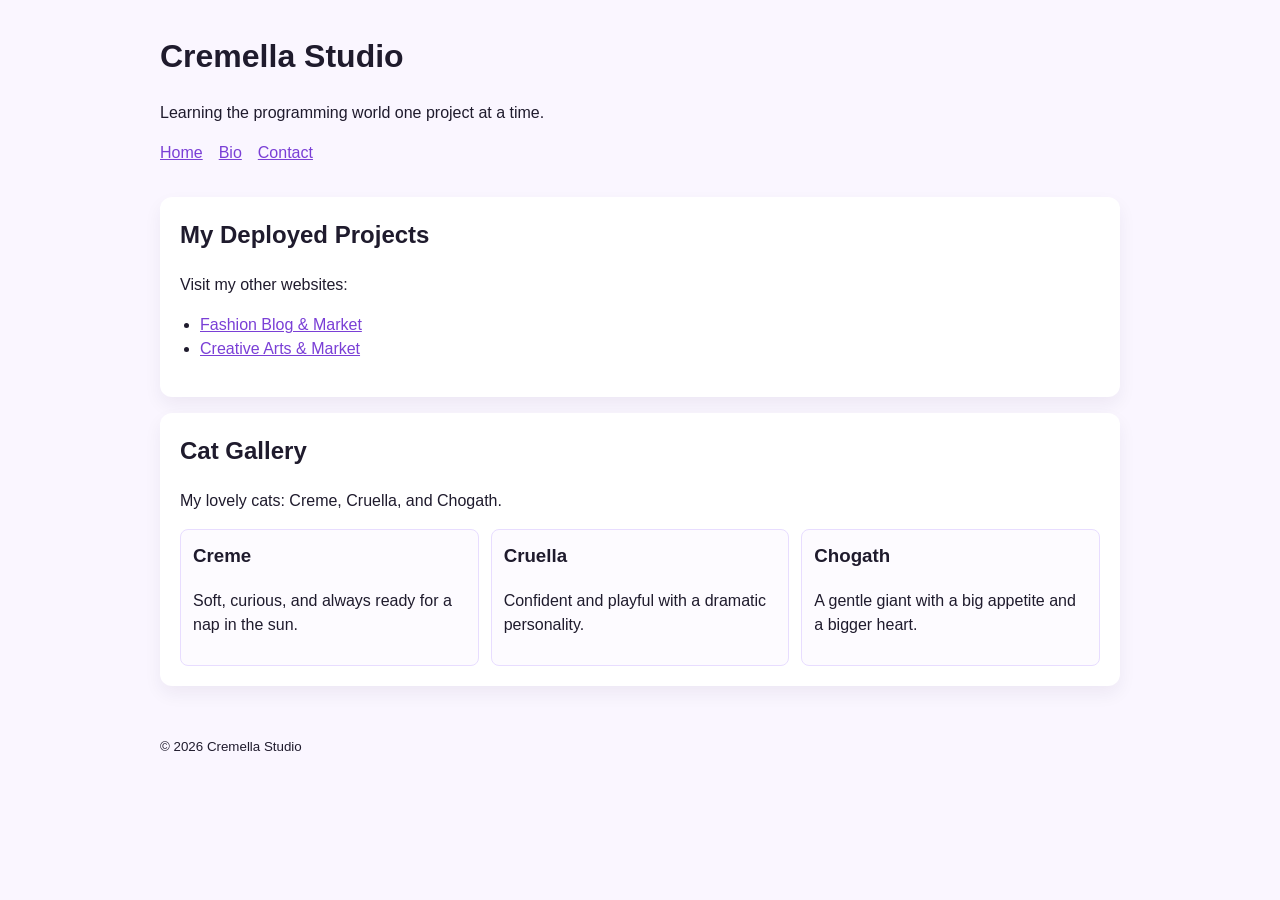
==== commit 875ed856: "Merge pull request #1 from Lmangarin/copilot/create-portfolio-website Add static portfolio site with" ====
--- a/index.html
+++ b/index.html
@@ -1,418 +1,66 @@
-<!DOCTYPE html>
+<!doctype html>
 <html lang="en">
-<head>
-  <meta charset="UTF-8" />
-  <meta name="viewport" content="width=device-width, initial-scale=1.0" />
-  <meta name="description" content="Cremella Studio — handcrafted art &amp; crafts inspired by creativity and cats. Explore original works, workshops, and unique handmade items." />
-  <title>Cremella Studio · Art &amp; Crafts</title>
+  <head>
+    <meta charset="UTF-8" />
+    <meta name="viewport" content="width=device-width, initial-scale=1.0" />
+    <title>Cremella Studio | Portfolio</title>
+    <link rel="stylesheet" href="styles.css" />
+  </head>
+  <body>
+    <header class="site-header">
+      <h1>Cremella Studio</h1>
+      <p class="tagline">Learning the programming world one project at a time.</p>
+      <nav>
+        <a href="index.html" aria-current="page">Home</a>
+        <a href="bio.html">Bio</a>
+        <a href="contact.html">Contact</a>
+      </nav>
+    </header>
 
-  <!-- Google Fonts -->
-  <link rel="preconnect" href="https://fonts.googleapis.com" />
-  <link rel="preconnect" href="https://fonts.gstatic.com" crossorigin />
-  <link href="https://fonts.googleapis.com/css2?family=Playfair+Display:ital,wght@0,400;0,700;1,400&family=Lato:wght@400;700&display=swap" rel="stylesheet" />
+    <main>
+      <section>
+        <h2>My Deployed Projects</h2>
+        <p>Visit my other websites:</p>
+        <ul class="project-links">
+          <li>
+            <a href="https://lmangarin.github.io/fashion-blog-market/" target="_blank" rel="noreferrer noopener" aria-label="Fashion Blog and Market (opens in new tab)">
+              Fashion Blog &amp; Market
+            </a>
+          </li>
+          <li>
+            <a href="https://lmangarin.github.io/creative-arts-market/" target="_blank" rel="noreferrer noopener" aria-label="Creative Arts Market (opens in new tab)">
+              Creative Arts &amp; Market
+            </a>
+          </li>
+        </ul>
+      </section>
 
-  <link rel="stylesheet" href="styles.css" />
-</head>
-<body>
+      <section>
+        <h2>Cat Gallery</h2>
+        <p>My lovely cats: Creme, Cruella, and Chogath.</p>
+        <div class="cat-gallery">
+          <article class="cat-card">
+            <h3>Creme</h3>
+            <p>Soft, curious, and always ready for a nap in the sun.</p>
+          </article>
+          <article class="cat-card">
+            <h3>Cruella</h3>
+            <p>Confident and playful with a dramatic personality.</p>
+          </article>
+          <article class="cat-card">
+            <h3>Chogath</h3>
+            <p>A gentle giant with a big appetite and a bigger heart.</p>
+          </article>
+        </div>
+      </section>
+    </main>
 
-  <!-- ===== Navigation ===== -->
-  <nav class="site-nav" aria-label="Main navigation">
-    <div class="container nav-inner">
-      <a href="#home" class="nav-logo">Cremella <span>Studio</span></a>
+    <footer>
+      <small>&copy; <span id="year"></span> Cremella Studio</small>
+    </footer>
 
-      <ul class="nav-links" role="list">
-        <li><a href="#home">Home</a></li>
-        <li><a href="#about">About</a></li>
-        <li><a href="#gallery">Gallery</a></li>
-        <li><a href="#workshops">Workshops</a></li>
-        <li><a href="#contact" class="nav-cta">Get in Touch</a></li>
-      </ul>
-
-      <button class="nav-hamburger" aria-label="Toggle menu" aria-expanded="false">
-        <span></span><span></span><span></span>
-      </button>
-    </div>
-  </nav>
-
-  <!-- ===== Hero ===== -->
-  <section class="hero" id="home">
-    <div class="container hero-inner">
-      <div class="hero-content">
-        <span class="section-label">✦ Handmade with love</span>
-        <h1 class="hero-title">
-          Where <em>Creativity</em><br>Comes to Life
-        </h1>
-        <p class="hero-lead">
-          Cremella Studio is a cozy corner for art, crafts, and handmade wonders —
-          inspired by the curious spirit of three cats: Creme, Cruella &amp; Chogath.
-        </p>
-        <div class="hero-actions">
-          <a href="#gallery" class="btn btn-primary">Explore the Gallery</a>
-          <a href="#workshops" class="btn btn-outline">Join a Workshop</a>
-        </div>
-      </div>
-
-      <div class="hero-visual" aria-hidden="true">
-        <div class="hero-art">🎨</div>
-      </div>
-    </div>
-  </section>
-
-  <!-- ===== About ===== -->
-  <section class="about" id="about">
-    <div class="container about-inner">
-
-      <div class="about-cards" aria-label="Studio highlights">
-        <div class="about-card">
-          <div class="about-card-icon">🖌️</div>
-          <h3>Original Art</h3>
-          <p>Paintings, illustrations, and mixed-media works created in the studio.</p>
-        </div>
-        <div class="about-card">
-          <div class="about-card-icon">🧶</div>
-          <h3>Handmade Crafts</h3>
-          <p>Knitted goods, embroidery, and fibre arts crafted with care.</p>
-        </div>
-        <div class="about-card">
-          <div class="about-card-icon">🪴</div>
-          <h3>Nature Inspired</h3>
-          <p>Botanical themes, earthy palettes, and organic textures throughout.</p>
-        </div>
-        <div class="about-card">
-          <div class="about-card-icon">🏺</div>
-          <h3>Ceramics</h3>
-          <p>Hand-thrown pottery and sculpted pieces, each one unique.</p>
-        </div>
-      </div>
-
-      <div class="about-text">
-        <span class="section-label">✦ Our Story</span>
-        <h2 class="section-title">A Studio Born from Curiosity</h2>
-        <p class="section-subtitle">
-          Cremella Studio started as a personal creative journey — learning the
-          programming world one project at a time, while celebrating art in every form.
-          Every piece carries the playful, inquisitive energy of our three muses.
-        </p>
-
-        <div class="about-cats" aria-label="Our cat muses">
-          <div class="cat-badge">🐱 Creme</div>
-          <div class="cat-badge">🐈‍⬛ Cruella</div>
-          <div class="cat-badge">🐾 Chogath</div>
-        </div>
-      </div>
-
-    </div>
-  </section>
-
-  <!-- ===== Gallery ===== -->
-  <section class="gallery" id="gallery">
-    <div class="container">
-      <header class="gallery-header">
-        <span class="section-label">✦ Portfolio</span>
-        <h2 class="section-title">Studio Gallery</h2>
-        <p class="section-subtitle">
-          Browse our collection of original works. Click any piece to learn more.
-        </p>
-      </header>
-
-      <div class="gallery-filters" role="group" aria-label="Filter gallery">
-        <button class="filter-btn active" data-filter="all">All Works</button>
-        <button class="filter-btn" data-filter="painting">Painting</button>
-        <button class="filter-btn" data-filter="crafts">Crafts</button>
-        <button class="filter-btn" data-filter="ceramics">Ceramics</button>
-        <button class="filter-btn" data-filter="illustration">Illustration</button>
-      </div>
-
-      <div class="gallery-grid">
-
-        <article class="gallery-item" data-category="painting" tabindex="0" role="button" aria-label="View Golden Hour painting">
-          <div class="gallery-thumb" style="background: linear-gradient(135deg,#f9d976,#f39f86);">🌅</div>
-          <div class="gallery-info">
-            <span class="gallery-tag">Painting</span>
-            <h3>Golden Hour</h3>
-            <p>Acrylic on canvas, warm sunset tones with textured sky.</p>
-          </div>
-        </article>
-
-        <article class="gallery-item" data-category="crafts" tabindex="0" role="button" aria-label="View Moonlit Knit piece">
-          <div class="gallery-thumb" style="background: linear-gradient(135deg,#a8c5da,#6b8fa3);">🌙</div>
-          <div class="gallery-info">
-            <span class="gallery-tag">Crafts</span>
-            <h3>Moonlit Knit</h3>
-            <p>Hand-knitted merino wool throw in midnight blue and ivory.</p>
-          </div>
-        </article>
-
-        <article class="gallery-item" data-category="ceramics" tabindex="0" role="button" aria-label="View Forest Bowl ceramic">
-          <div class="gallery-thumb" style="background: linear-gradient(135deg,#b7d7a8,#6b9e6a);">🌿</div>
-          <div class="gallery-info">
-            <span class="gallery-tag">Ceramics</span>
-            <h3>Forest Bowl</h3>
-            <p>Wheel-thrown stoneware with a celadon glaze and leaf imprint.</p>
-          </div>
-        </article>
-
-        <article class="gallery-item" data-category="illustration" tabindex="0" role="button" aria-label="View Cat Chronicles illustration">
-          <div class="gallery-thumb" style="background: linear-gradient(135deg,#f5cba7,#eb9234);">🐱</div>
-          <div class="gallery-info">
-            <span class="gallery-tag">Illustration</span>
-            <h3>Cat Chronicles</h3>
-            <p>Ink &amp; watercolour portraits of Creme, Cruella and Chogath.</p>
-          </div>
-        </article>
-
-        <article class="gallery-item" data-category="painting" tabindex="0" role="button" aria-label="View Botanical Study painting">
-          <div class="gallery-thumb" style="background: linear-gradient(135deg,#d4e6b5,#7b9e7c);">🌱</div>
-          <div class="gallery-info">
-            <span class="gallery-tag">Painting</span>
-            <h3>Botanical Study</h3>
-            <p>Watercolour series exploring leaves, moss, and ferns.</p>
-          </div>
-        </article>
-
-        <article class="gallery-item" data-category="crafts" tabindex="0" role="button" aria-label="View Embroidered Meadow piece">
-          <div class="gallery-thumb" style="background: linear-gradient(135deg,#fce4ec,#e91e63);">🌸</div>
-          <div class="gallery-info">
-            <span class="gallery-tag">Crafts</span>
-            <h3>Embroidered Meadow</h3>
-            <p>Floral hoop art with silk thread on linen ground.</p>
-          </div>
-        </article>
-
-        <article class="gallery-item" data-category="ceramics" tabindex="0" role="button" aria-label="View Terracotta Mugs set">
-          <div class="gallery-thumb" style="background: linear-gradient(135deg,#f4c19c,#c97d4e);">☕</div>
-          <div class="gallery-info">
-            <span class="gallery-tag">Ceramics</span>
-            <h3>Terracotta Mugs</h3>
-            <p>Set of two hand-built mugs with speckled matte glaze.</p>
-          </div>
-        </article>
-
-        <article class="gallery-item" data-category="illustration" tabindex="0" role="button" aria-label="View Midnight Garden illustration">
-          <div class="gallery-thumb" style="background: linear-gradient(135deg,#2c3e50,#8e44ad);">🌙</div>
-          <div class="gallery-info">
-            <span class="gallery-tag">Illustration</span>
-            <h3>Midnight Garden</h3>
-            <p>Digital illustration in deep jewel tones, printed on fine art paper.</p>
-          </div>
-        </article>
-
-        <article class="gallery-item" data-category="painting" tabindex="0" role="button" aria-label="View Rainy Day Abstract painting">
-          <div class="gallery-thumb" style="background: linear-gradient(135deg,#b0c4de,#4a6fa5);">🌧️</div>
-          <div class="gallery-info">
-            <span class="gallery-tag">Painting</span>
-            <h3>Rainy Day Abstract</h3>
-            <p>Fluid acrylic pour with cool blues and soft greys.</p>
-          </div>
-        </article>
-
-      </div>
-    </div>
-  </section>
-
-  <!-- ===== Lightbox ===== -->
-  <div class="lightbox" id="lightbox" role="dialog" aria-modal="true" aria-labelledby="lb-title">
-    <div class="lightbox-content">
-      <button class="lightbox-close" id="lb-close" aria-label="Close">&times;</button>
-      <div class="lightbox-emoji" id="lb-emoji" aria-hidden="true"></div>
-      <span class="gallery-tag" id="lb-tag"></span>
-      <h2 class="lightbox-title" id="lb-title"></h2>
-      <p class="lightbox-desc" id="lb-desc"></p>
-      <a href="#contact" class="btn btn-primary" onclick="document.getElementById('lightbox').classList.remove('open'); document.body.style.overflow='';">Enquire about this piece</a>
-    </div>
-  </div>
-
-  <!-- ===== Workshops ===== -->
-  <section class="workshops" id="workshops">
-    <div class="container">
-      <header class="workshops-header">
-        <span class="section-label">✦ Learn &amp; Create</span>
-        <h2 class="section-title">Studio Workshops</h2>
-        <p class="section-subtitle">
-          Small-group, hands-on sessions for all skill levels. Take home something you made yourself.
-        </p>
-      </header>
-
-      <div class="workshops-grid">
-
-        <div class="workshop-card">
-          <div class="workshop-icon">🖌️</div>
-          <h3>Watercolour Basics</h3>
-          <p>Learn colour mixing, wet-on-wet technique and simple botanical compositions. No experience needed.</p>
-          <div class="workshop-meta">
-            <span>📅 Every Saturday</span>
-            <span>⏱ 2.5 hrs</span>
-            <span>👥 Max 8</span>
-          </div>
-          <div class="workshop-price">€35 <small>/ person · materials included</small></div>
-          <a href="#contact" class="btn btn-primary">Reserve a Spot</a>
-        </div>
-
-        <div class="workshop-card">
-          <div class="workshop-icon">🏺</div>
-          <h3>Intro to Hand-Building</h3>
-          <p>Pinch pots, coil-building, and slab work. Your pieces are kiln-fired and ready to collect two weeks later.</p>
-          <div class="workshop-meta">
-            <span>📅 Bi-weekly Sunday</span>
-            <span>⏱ 3 hrs</span>
-            <span>👥 Max 6</span>
-          </div>
-          <div class="workshop-price">€55 <small>/ person · clay &amp; firing included</small></div>
-          <a href="#contact" class="btn btn-primary">Reserve a Spot</a>
-        </div>
-
-        <div class="workshop-card">
-          <div class="workshop-icon">🧶</div>
-          <h3>Beginners' Crochet</h3>
-          <p>Start from a slip knot and leave with a finished coaster or small pouch. Yarn and hook provided.</p>
-          <div class="workshop-meta">
-            <span>📅 Tuesdays</span>
-            <span>⏱ 2 hrs</span>
-            <span>👥 Max 10</span>
-          </div>
-          <div class="workshop-price">€25 <small>/ person · kit included</small></div>
-          <a href="#contact" class="btn btn-primary">Reserve a Spot</a>
-        </div>
-
-        <div class="workshop-card">
-          <div class="workshop-icon">🌸</div>
-          <h3>Embroidery Sampler</h3>
-          <p>Six classic stitches on one beautiful hoop — satin stitch, French knots, lazy daisy and more.</p>
-          <div class="workshop-meta">
-            <span>📅 Monthly Friday</span>
-            <span>⏱ 3 hrs</span>
-            <span>👥 Max 8</span>
-          </div>
-          <div class="workshop-price">€40 <small>/ person · hoop &amp; thread included</small></div>
-          <a href="#contact" class="btn btn-primary">Reserve a Spot</a>
-        </div>
-
-      </div>
-    </div>
-  </section>
-
-  <!-- ===== Contact ===== -->
-  <section class="contact" id="contact">
-    <div class="container contact-inner">
-
-      <div class="contact-info">
-        <span class="section-label">✦ Say Hello</span>
-        <h2 class="section-title">Get in Touch</h2>
-        <p>
-          Whether you'd like to enquire about a piece, book a workshop, or just say hello —
-          we'd love to hear from you.
-        </p>
-        <ul class="contact-details">
-          <li><span>📍</span> <span>The Creative Quarter, Studio 7</span></li>
-          <li><span>📧</span> <a href="mailto:hello@cremellastudio.art">hello@cremellastudio.art</a></li>
-          <li><span>📱</span> <span>+39 02 1234 5678</span></li>
-          <li><span>🕐</span> <span>Tue–Sun · 10:00 – 18:00</span></li>
-        </ul>
-      </div>
-
-      <div class="contact-form">
-        <form id="contact-form" novalidate>
-          <div class="form-row">
-            <div class="form-group">
-              <label for="name">Name</label>
-              <input type="text" id="name" name="name" placeholder="Your name" required />
-            </div>
-            <div class="form-group">
-              <label for="email">Email</label>
-              <input type="email" id="email" name="email" placeholder="you@example.com" required />
-            </div>
-          </div>
-
-          <div class="form-group">
-            <label for="subject">I'm interested in…</label>
-            <select id="subject" name="subject">
-              <option value="">Select a topic</option>
-              <option value="artwork">Purchasing artwork</option>
-              <option value="workshop">Booking a workshop</option>
-              <option value="commission">Commission a piece</option>
-              <option value="other">Something else</option>
-            </select>
-          </div>
-
-          <div class="form-group">
-            <label for="message">Message</label>
-            <textarea id="message" name="message" placeholder="Tell us more…" required></textarea>
-          </div>
-
-          <button type="submit" class="btn btn-primary" style="width:100%;justify-content:center;">
-            Send Message ✉️
-          </button>
-        </form>
-
-        <div class="form-success" id="form-success" role="status">
-          <div class="success-icon">🎉</div>
-          <h3>Message Sent!</h3>
-          <p>Thank you for reaching out. We'll get back to you within 24 hours.</p>
-        </div>
-      </div>
-
-    </div>
-  </section>
-
-  <!-- ===== Footer ===== -->
-  <footer class="site-footer">
-    <div class="container">
-      <div class="footer-grid">
-
-        <div class="footer-brand">
-          <a href="#home" class="nav-logo">Cremella <span>Studio</span></a>
-          <p>A cozy creative space for handmade art &amp; crafts, guided by curiosity and three very opinionated cats.</p>
-          <div class="footer-social" aria-label="Social media links">
-            <a href="#" aria-label="Instagram">📸</a>
-            <a href="#" aria-label="Pinterest">📌</a>
-            <a href="#" aria-label="Etsy">🛍️</a>
-            <a href="#" aria-label="YouTube">▶️</a>
-          </div>
-        </div>
-
-        <div class="footer-col">
-          <h4>Explore</h4>
-          <ul>
-            <li><a href="#home">Home</a></li>
-            <li><a href="#about">About</a></li>
-            <li><a href="#gallery">Gallery</a></li>
-            <li><a href="#workshops">Workshops</a></li>
-          </ul>
-        </div>
-
-        <div class="footer-col">
-          <h4>Create</h4>
-          <ul>
-            <li><a href="#workshops">Watercolour</a></li>
-            <li><a href="#workshops">Ceramics</a></li>
-            <li><a href="#workshops">Crochet</a></li>
-            <li><a href="#workshops">Embroidery</a></li>
-          </ul>
-        </div>
-
-        <div class="footer-col">
-          <h4>Info</h4>
-          <ul>
-            <li><a href="#contact">Contact</a></li>
-            <li><a href="#contact">Commissions</a></li>
-            <li><a href="#contact">Gift Vouchers</a></li>
-            <li><a href="#contact">FAQ</a></li>
-          </ul>
-        </div>
-
-      </div>
-
-      <div class="footer-bottom">
-        <p>&copy; 2026 Cremella Studio. Made with ❤️ and lots of cat hair.</p>
-        <div class="footer-cats" aria-label="Our cats">
-          <span title="Creme">🐱</span>
-          <span title="Cruella">🐈‍⬛</span>
-          <span title="Chogath">🐾</span>
-        </div>
-      </div>
-    </div>
-  </footer>
-
-  <script src="script.js"></script>
-</body>
+    <script>
+      document.getElementById('year').textContent = new Date().getFullYear();
+    </script>
+  </body>
 </html>
--- a/styles.css
+++ b/styles.css
@@ -1,676 +1,83 @@
-/* ===========================
-   Cremella Studio — Styles
-   =========================== */
-
-/* --- Reset & Base --- */
-*, *::before, *::after {
-  box-sizing: border-box;
-  margin: 0;
-  padding: 0;
+:root {
+  color-scheme: light;
+  --bg: #faf6ff;
+  --text: #1f1b2d;
+  --accent: #7a3fd6;
+  --surface: #ffffff;
 }
 
-:root {
-  --color-bg:        #fdf6ee;
-  --color-bg-alt:    #f5ebe0;
-  --color-surface:   #ffffff;
-  --color-primary:   #c97d4e;
-  --color-primary-dk:#a05e33;
-  --color-accent:    #7b9e7c;
-  --color-text:      #3b2f2f;
-  --color-text-muted:#7a6355;
-  --color-border:    #e0cfc2;
-
-  --font-heading: 'Playfair Display', Georgia, serif;
-  --font-body:    'Lato', Arial, sans-serif;
-
-  --radius: 8px;
-  --shadow: 0 4px 20px rgba(59,47,47,.10);
-  --transition: 0.25s ease;
+* {
+  box-sizing: border-box;
 }
 
-html { scroll-behavior: smooth; }
-
 body {
-  background: var(--color-bg);
-  color: var(--color-text);
-  font-family: var(--font-body);
-  font-size: 16px;
-  line-height: 1.65;
+  margin: 0;
+  font-family: Arial, Helvetica, sans-serif;
+  color: var(--text);
+  background: var(--bg);
+  line-height: 1.5;
 }
 
-img { max-width: 100%; display: block; }
+.site-header,
+main,
+footer {
+  width: min(960px, 92%);
+  margin: 0 auto;
+}
+
+.site-header {
+  padding: 2rem 0 1rem;
+}
+
+.tagline {
+  margin-top: 0;
+}
+
+nav {
+  display: flex;
+  gap: 1rem;
+  margin-top: 0.75rem;
+}
 
 a {
-  color: var(--color-primary);
-  text-decoration: none;
-  transition: color var(--transition);
-}
-a:hover { color: var(--color-primary-dk); }
-
-/* --- Typography --- */
-h1, h2, h3, h4 {
-  font-family: var(--font-heading);
-  color: var(--color-text);
-  line-height: 1.2;
+  color: var(--accent);
 }
 
-.section-label {
-  display: inline-block;
-  font-size: .75rem;
-  font-weight: 700;
-  letter-spacing: .14em;
-  text-transform: uppercase;
-  color: var(--color-primary);
-  margin-bottom: .5rem;
+main {
+  padding: 1rem 0 2rem;
 }
 
-.section-title {
-  font-size: clamp(1.8rem, 4vw, 2.8rem);
+section {
+  background: var(--surface);
+  border-radius: 0.75rem;
+  padding: 1.25rem;
   margin-bottom: 1rem;
+  box-shadow: 0 8px 18px rgba(30, 20, 60, 0.06);
 }
 
-.section-subtitle {
-  font-size: 1.05rem;
-  color: var(--color-text-muted);
-  max-width: 560px;
+.project-links {
+  padding-left: 1.25rem;
 }
 
-/* --- Layout --- */
-.container {
-  width: 100%;
-  max-width: 1120px;
-  margin: 0 auto;
-  padding: 0 1.5rem;
+.cat-gallery {
+  display: grid;
+  grid-template-columns: repeat(auto-fit, minmax(220px, 1fr));
+  gap: 0.75rem;
 }
 
-section { padding: 5rem 0; }
-
-/* ===========================
-   Navigation
-   =========================== */
-.site-nav {
-  position: fixed;
-  inset: 0 0 auto 0;
-  z-index: 100;
-  background: rgba(253,246,238,.92);
-  backdrop-filter: blur(8px);
-  border-bottom: 1px solid var(--color-border);
-  transition: box-shadow var(--transition);
+.cat-card {
+  border: 1px solid #e8ddff;
+  border-radius: 0.5rem;
+  padding: 0.75rem;
+  background: #fdfbff;
 }
 
-.site-nav.scrolled { box-shadow: 0 2px 16px rgba(59,47,47,.10); }
-
-.nav-inner {
-  display: flex;
-  align-items: center;
-  justify-content: space-between;
-  height: 64px;
+h1,
+h2,
+h3 {
+  margin-top: 0;
 }
 
-.nav-logo {
-  font-family: var(--font-heading);
-  font-size: 1.4rem;
-  color: var(--color-text);
-  font-style: italic;
+footer {
+  padding-bottom: 2rem;
 }
-.nav-logo span { color: var(--color-primary); }
-
-.nav-links {
-  display: flex;
-  gap: 2rem;
-  list-style: none;
-}
-
-.nav-links a {
-  font-size: .9rem;
-  font-weight: 600;
-  letter-spacing: .04em;
-  color: var(--color-text);
-  position: relative;
-  padding-bottom: 2px;
-}
-
-.nav-links a::after {
-  content: '';
-  position: absolute;
-  inset: auto 0 0 0;
-  height: 2px;
-  background: var(--color-primary);
-  transform: scaleX(0);
-  transform-origin: left;
-  transition: transform var(--transition);
-}
-.nav-links a:hover::after,
-.nav-links a.active::after { transform: scaleX(1); }
-
-.nav-cta {
-  background: var(--color-primary);
-  color: #fff !important;
-  padding: .5rem 1.2rem;
-  border-radius: var(--radius);
-  transition: background var(--transition) !important;
-}
-.nav-cta:hover { background: var(--color-primary-dk) !important; }
-.nav-cta::after { display: none !important; }
-
-.nav-hamburger {
-  display: none;
-  flex-direction: column;
-  justify-content: space-between;
-  width: 24px;
-  height: 18px;
-  background: none;
-  border: none;
-  cursor: pointer;
-  padding: 0;
-}
-.nav-hamburger span {
-  display: block;
-  height: 2px;
-  background: var(--color-text);
-  border-radius: 2px;
-  transition: transform var(--transition), opacity var(--transition);
-}
-
-/* ===========================
-   Hero
-   =========================== */
-.hero {
-  min-height: 100vh;
-  display: flex;
-  align-items: center;
-  background: linear-gradient(135deg, #fdf6ee 55%, #f0dcc7 100%);
-  padding-top: 64px;
-}
-
-.hero-inner {
-  display: grid;
-  grid-template-columns: 1fr 1fr;
-  gap: 3rem;
-  align-items: center;
-}
-
-.hero-content { max-width: 520px; }
-
-.hero-title {
-  font-size: clamp(2.4rem, 6vw, 4rem);
-  margin-bottom: 1.25rem;
-}
-.hero-title em {
-  font-style: normal;
-  color: var(--color-primary);
-}
-
-.hero-lead {
-  font-size: 1.15rem;
-  color: var(--color-text-muted);
-  margin-bottom: 2rem;
-}
-
-.btn {
-  display: inline-flex;
-  align-items: center;
-  gap: .5rem;
-  padding: .75rem 1.75rem;
-  border-radius: var(--radius);
-  font-weight: 700;
-  font-size: .95rem;
-  transition: background var(--transition), color var(--transition), transform var(--transition), box-shadow var(--transition);
-  cursor: pointer;
-}
-.btn:active { transform: translateY(1px); }
-
-.btn-primary {
-  background: var(--color-primary);
-  color: #fff;
-}
-.btn-primary:hover {
-  background: var(--color-primary-dk);
-  color: #fff;
-  box-shadow: 0 6px 20px rgba(201,125,78,.3);
-}
-
-.btn-outline {
-  background: transparent;
-  color: var(--color-primary);
-  border: 2px solid var(--color-primary);
-}
-.btn-outline:hover {
-  background: var(--color-primary);
-  color: #fff;
-}
-
-.hero-actions {
-  display: flex;
-  gap: 1rem;
-  flex-wrap: wrap;
-}
-
-/* Hero illustration placeholder */
-.hero-visual {
-  position: relative;
-  display: flex;
-  align-items: center;
-  justify-content: center;
-}
-
-.hero-art {
-  width: 100%;
-  max-width: 460px;
-  aspect-ratio: 1;
-  border-radius: 50% 40% 55% 45% / 45% 55% 40% 50%;
-  background: linear-gradient(135deg, #e8c9a9 0%, #c97d4e 50%, #7b9e7c 100%);
-  display: flex;
-  align-items: center;
-  justify-content: center;
-  font-size: 8rem;
-  animation: float 6s ease-in-out infinite;
-  box-shadow: 0 20px 60px rgba(201,125,78,.25);
-}
-
-@keyframes float {
-  0%, 100% { transform: translateY(0); }
-  50%       { transform: translateY(-18px); }
-}
-
-/* ===========================
-   About
-   =========================== */
-.about { background: var(--color-bg-alt); }
-
-.about-inner {
-  display: grid;
-  grid-template-columns: 1fr 1fr;
-  gap: 4rem;
-  align-items: center;
-}
-
-.about-cards {
-  display: grid;
-  grid-template-columns: 1fr 1fr;
-  gap: 1rem;
-}
-
-.about-card {
-  background: var(--color-surface);
-  border-radius: var(--radius);
-  padding: 1.5rem;
-  box-shadow: var(--shadow);
-  transition: transform var(--transition);
-}
-.about-card:hover { transform: translateY(-4px); }
-
-.about-card-icon { font-size: 2rem; margin-bottom: .75rem; }
-.about-card h3 { font-size: 1rem; margin-bottom: .4rem; }
-.about-card p { font-size: .9rem; color: var(--color-text-muted); }
-
-.about-text .section-subtitle { margin-bottom: 1.5rem; }
-
-.about-cats {
-  display: flex;
-  gap: .75rem;
-  flex-wrap: wrap;
-  margin-top: 1.5rem;
-}
-
-.cat-badge {
-  display: inline-flex;
-  align-items: center;
-  gap: .4rem;
-  background: var(--color-surface);
-  border: 1px solid var(--color-border);
-  border-radius: 50px;
-  padding: .35rem .9rem;
-  font-size: .85rem;
-  font-weight: 600;
-  box-shadow: var(--shadow);
-}
-
-/* ===========================
-   Gallery
-   =========================== */
-.gallery { background: var(--color-bg); }
-
-.gallery-header {
-  text-align: center;
-  margin-bottom: 3rem;
-}
-.gallery-header .section-subtitle { margin: 0 auto; }
-
-.gallery-filters {
-  display: flex;
-  justify-content: center;
-  gap: .75rem;
-  flex-wrap: wrap;
-  margin-bottom: 2.5rem;
-}
-
-.filter-btn {
-  padding: .45rem 1.2rem;
-  border-radius: 50px;
-  border: 2px solid var(--color-border);
-  background: var(--color-surface);
-  font-size: .85rem;
-  font-weight: 600;
-  color: var(--color-text-muted);
-  cursor: pointer;
-  transition: all var(--transition);
-}
-.filter-btn:hover,
-.filter-btn.active {
-  border-color: var(--color-primary);
-  background: var(--color-primary);
-  color: #fff;
-}
-
-.gallery-grid {
-  display: grid;
-  grid-template-columns: repeat(auto-fill, minmax(280px, 1fr));
-  gap: 1.5rem;
-}
-
-.gallery-item {
-  background: var(--color-surface);
-  border-radius: var(--radius);
-  overflow: hidden;
-  box-shadow: var(--shadow);
-  cursor: pointer;
-  transition: transform var(--transition), box-shadow var(--transition);
-}
-.gallery-item:hover {
-  transform: translateY(-6px);
-  box-shadow: 0 12px 36px rgba(59,47,47,.15);
-}
-.gallery-item[data-hidden] { display: none; }
-
-.gallery-thumb {
-  aspect-ratio: 4/3;
-  display: flex;
-  align-items: center;
-  justify-content: center;
-  font-size: 4rem;
-  transition: transform var(--transition);
-}
-.gallery-item:hover .gallery-thumb { transform: scale(1.06); }
-
-.gallery-info { padding: 1rem 1.25rem 1.25rem; }
-.gallery-info h3 { font-size: 1rem; margin-bottom: .25rem; }
-.gallery-info p { font-size: .85rem; color: var(--color-text-muted); }
-
-.gallery-tag {
-  display: inline-block;
-  font-size: .75rem;
-  font-weight: 700;
-  letter-spacing: .06em;
-  text-transform: uppercase;
-  padding: .2rem .6rem;
-  border-radius: 4px;
-  background: var(--color-bg-alt);
-  color: var(--color-primary);
-  margin-bottom: .5rem;
-}
-
-/* Lightbox */
-.lightbox {
-  display: none;
-  position: fixed;
-  inset: 0;
-  z-index: 200;
-  background: rgba(30,20,15,.85);
-  backdrop-filter: blur(6px);
-  align-items: center;
-  justify-content: center;
-  padding: 2rem;
-}
-.lightbox.open { display: flex; }
-
-.lightbox-content {
-  background: var(--color-surface);
-  border-radius: calc(var(--radius)*2);
-  max-width: 540px;
-  width: 100%;
-  padding: 2.5rem;
-  text-align: center;
-  position: relative;
-  animation: popIn .3s ease;
-}
-
-@keyframes popIn {
-  from { transform: scale(.85); opacity: 0; }
-  to   { transform: scale(1);   opacity: 1; }
-}
-
-.lightbox-emoji { font-size: 6rem; margin-bottom: 1rem; }
-.lightbox-title { font-size: 1.5rem; margin-bottom: .5rem; }
-.lightbox-desc { color: var(--color-text-muted); margin-bottom: 1.5rem; }
-
-.lightbox-close {
-  position: absolute;
-  top: 1rem; right: 1.25rem;
-  font-size: 1.5rem;
-  background: none;
-  border: none;
-  cursor: pointer;
-  color: var(--color-text-muted);
-  transition: color var(--transition);
-  line-height: 1;
-}
-.lightbox-close:hover { color: var(--color-text); }
-
-/* ===========================
-   Workshop / Services
-   =========================== */
-.workshops { background: var(--color-bg-alt); }
-
-.workshops-header {
-  text-align: center;
-  margin-bottom: 3rem;
-}
-.workshops-header .section-subtitle { margin: 0 auto; }
-
-.workshops-grid {
-  display: grid;
-  grid-template-columns: repeat(auto-fill, minmax(280px, 1fr));
-  gap: 1.5rem;
-}
-
-.workshop-card {
-  background: var(--color-surface);
-  border-radius: var(--radius);
-  padding: 2rem;
-  box-shadow: var(--shadow);
-  display: flex;
-  flex-direction: column;
-  transition: transform var(--transition), box-shadow var(--transition);
-}
-.workshop-card:hover {
-  transform: translateY(-4px);
-  box-shadow: 0 12px 36px rgba(59,47,47,.12);
-}
-
-.workshop-icon { font-size: 2.5rem; margin-bottom: 1rem; }
-.workshop-card h3 { font-size: 1.15rem; margin-bottom: .5rem; }
-.workshop-card p { font-size: .9rem; color: var(--color-text-muted); flex: 1; margin-bottom: 1.25rem; }
-
-.workshop-meta {
-  display: flex;
-  gap: 1rem;
-  font-size: .8rem;
-  font-weight: 600;
-  color: var(--color-text-muted);
-  margin-bottom: 1.25rem;
-}
-.workshop-meta span { display: flex; align-items: center; gap: .3rem; }
-
-.workshop-price {
-  font-family: var(--font-heading);
-  font-size: 1.5rem;
-  color: var(--color-primary);
-  margin-bottom: 1.25rem;
-}
-.workshop-price small { font-size: .8rem; font-family: var(--font-body); color: var(--color-text-muted); }
-
-/* ===========================
-   Contact
-   =========================== */
-.contact { background: var(--color-bg); }
-
-.contact-inner {
-  display: grid;
-  grid-template-columns: 1fr 1.4fr;
-  gap: 4rem;
-  align-items: start;
-}
-
-.contact-info h2 { margin-bottom: 1rem; }
-.contact-info p { color: var(--color-text-muted); margin-bottom: 2rem; }
-
-.contact-details { list-style: none; display: flex; flex-direction: column; gap: .75rem; }
-.contact-details li { display: flex; align-items: center; gap: .75rem; font-size: .95rem; }
-.contact-details li span:first-child { font-size: 1.2rem; }
-
-.contact-form {
-  background: var(--color-surface);
-  border-radius: calc(var(--radius)*2);
-  padding: 2.5rem;
-  box-shadow: var(--shadow);
-}
-
-.form-row { display: grid; grid-template-columns: 1fr 1fr; gap: 1rem; }
-
-.form-group { display: flex; flex-direction: column; gap: .4rem; margin-bottom: 1.25rem; }
-
-.form-group label {
-  font-size: .85rem;
-  font-weight: 700;
-  color: var(--color-text);
-}
-
-.form-group input,
-.form-group select,
-.form-group textarea {
-  padding: .7rem 1rem;
-  border: 1.5px solid var(--color-border);
-  border-radius: var(--radius);
-  background: var(--color-bg);
-  color: var(--color-text);
-  font-family: var(--font-body);
-  font-size: .95rem;
-  transition: border-color var(--transition), box-shadow var(--transition);
-  outline: none;
-}
-
-.form-group input:focus,
-.form-group select:focus,
-.form-group textarea:focus {
-  border-color: var(--color-primary);
-  box-shadow: 0 0 0 3px rgba(201,125,78,.15);
-}
-
-.form-group textarea { resize: vertical; min-height: 120px; }
-
-.form-success {
-  display: none;
-  text-align: center;
-  padding: 2rem;
-  color: var(--color-accent);
-}
-.form-success .success-icon { font-size: 3rem; margin-bottom: .75rem; }
-.form-success h3 { margin-bottom: .5rem; }
-.form-success p { font-size: .9rem; color: var(--color-text-muted); }
-
-/* ===========================
-   Footer
-   =========================== */
-.site-footer {
-  background: var(--color-text);
-  color: rgba(255,255,255,.75);
-  padding: 4rem 0 2rem;
-}
-
-.footer-grid {
-  display: grid;
-  grid-template-columns: 1.5fr 1fr 1fr 1fr;
-  gap: 2.5rem;
-  padding-bottom: 3rem;
-  border-bottom: 1px solid rgba(255,255,255,.1);
-  margin-bottom: 2rem;
-}
-
-.footer-brand .nav-logo { color: #fff; margin-bottom: 1rem; display: block; }
-.footer-brand p { font-size: .9rem; line-height: 1.6; margin-bottom: 1.25rem; }
-
-.footer-social { display: flex; gap: .75rem; }
-.footer-social a {
-  width: 36px; height: 36px;
-  display: flex; align-items: center; justify-content: center;
-  background: rgba(255,255,255,.1);
-  border-radius: 50%;
-  color: rgba(255,255,255,.8);
-  font-size: 1rem;
-  transition: background var(--transition), color var(--transition);
-}
-.footer-social a:hover { background: var(--color-primary); color: #fff; }
-
-.footer-col h4 {
-  color: #fff;
-  font-size: .85rem;
-  font-family: var(--font-body);
-  font-weight: 700;
-  letter-spacing: .08em;
-  text-transform: uppercase;
-  margin-bottom: 1rem;
-}
-
-.footer-col ul { list-style: none; display: flex; flex-direction: column; gap: .5rem; }
-.footer-col ul a { color: rgba(255,255,255,.65); font-size: .9rem; transition: color var(--transition); }
-.footer-col ul a:hover { color: var(--color-primary); }
-
-.footer-bottom {
-  display: flex;
-  align-items: center;
-  justify-content: space-between;
-  flex-wrap: wrap;
-  gap: .5rem;
-  font-size: .85rem;
-}
-
-.footer-cats { display: flex; gap: .5rem; align-items: center; }
-
-/* ===========================
-   Responsive
-   =========================== */
-@media (max-width: 900px) {
-  .hero-inner,
-  .about-inner,
-  .contact-inner {
-    grid-template-columns: 1fr;
-  }
-
-  .hero-visual { display: none; }
-
-  .footer-grid { grid-template-columns: 1fr 1fr; }
-}
-
-@media (max-width: 640px) {
-  .nav-links { display: none; flex-direction: column; gap: 1.25rem; }
-  .nav-links.open {
-    display: flex;
-    position: absolute;
-    top: 64px;
-    inset: 64px 0 auto 0;
-    background: var(--color-bg);
-    padding: 1.5rem;
-    border-bottom: 1px solid var(--color-border);
-    box-shadow: 0 8px 24px rgba(59,47,47,.1);
-  }
-  .nav-hamburger { display: flex; }
-
-  .about-cards { grid-template-columns: 1fr; }
-
-  .form-row { grid-template-columns: 1fr; }
-
-  .footer-grid { grid-template-columns: 1fr; }
-
-  .footer-bottom { flex-direction: column; text-align: center; }
-}
